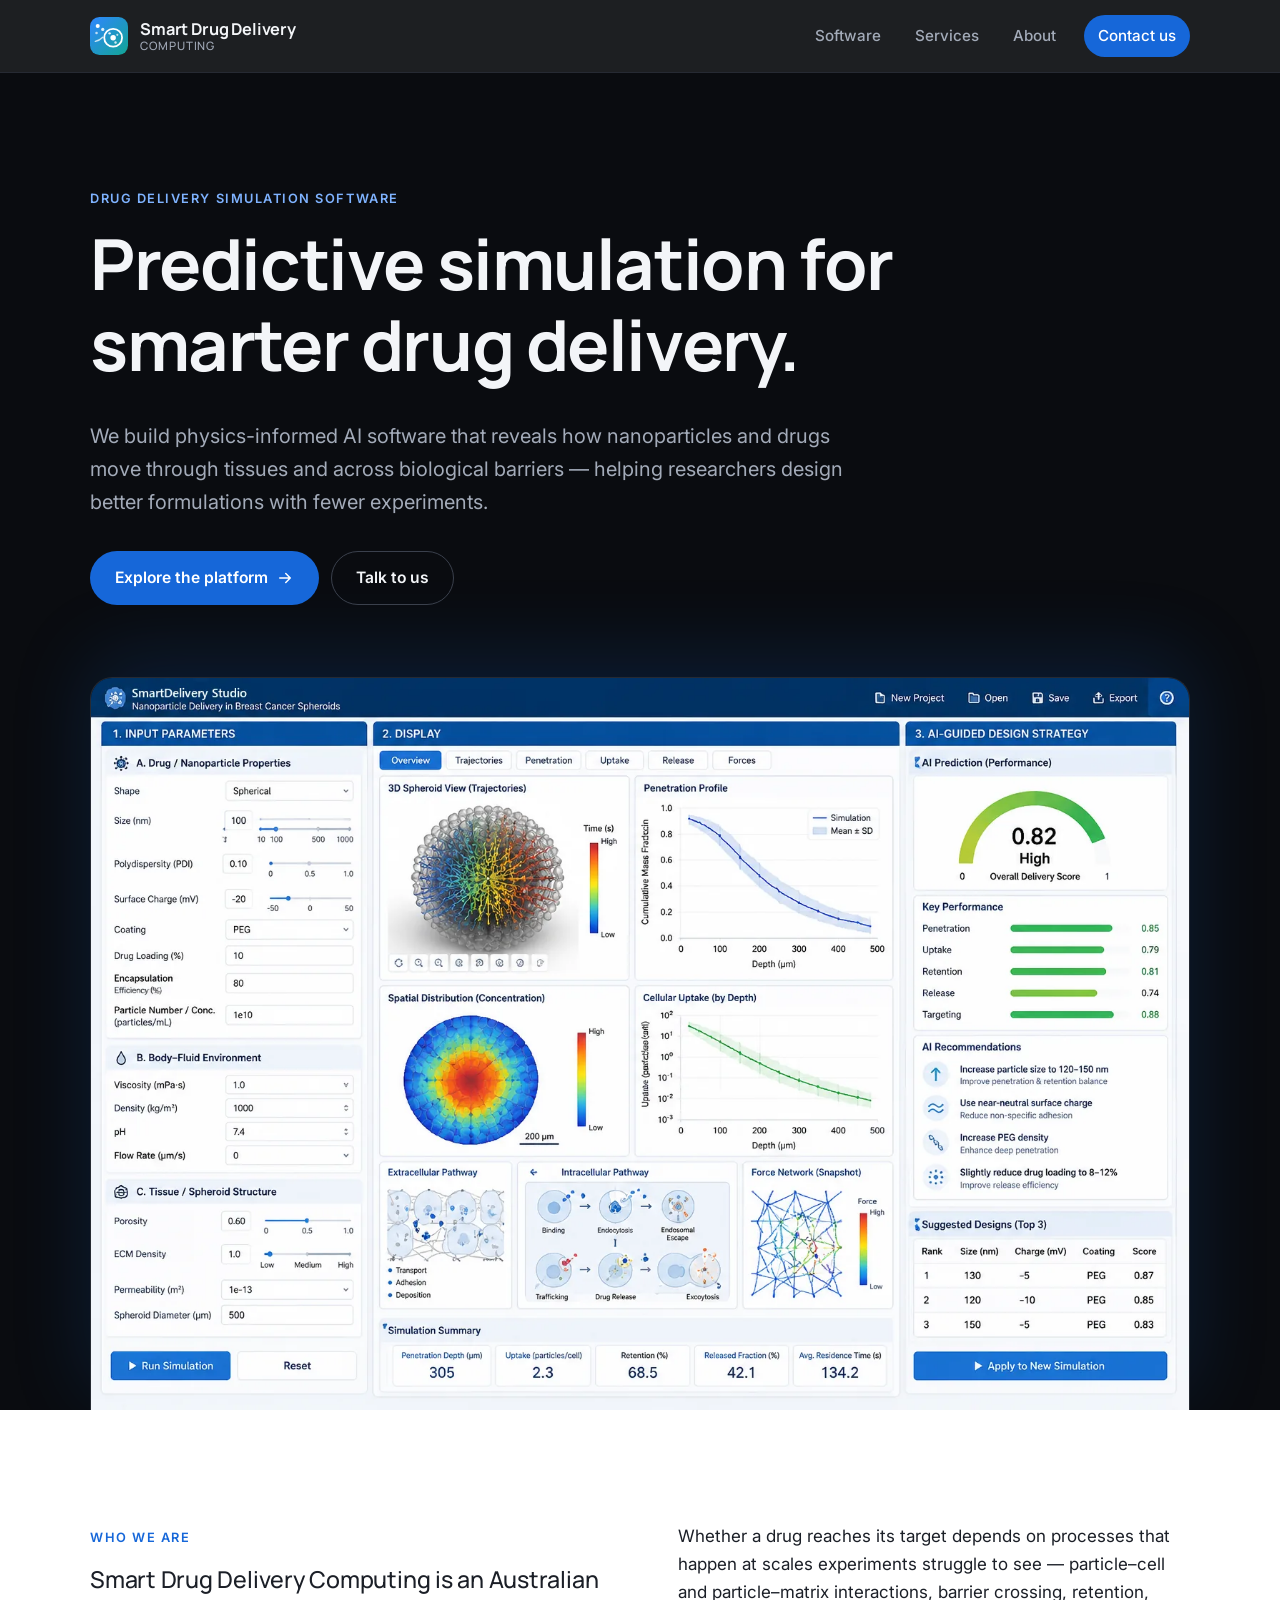
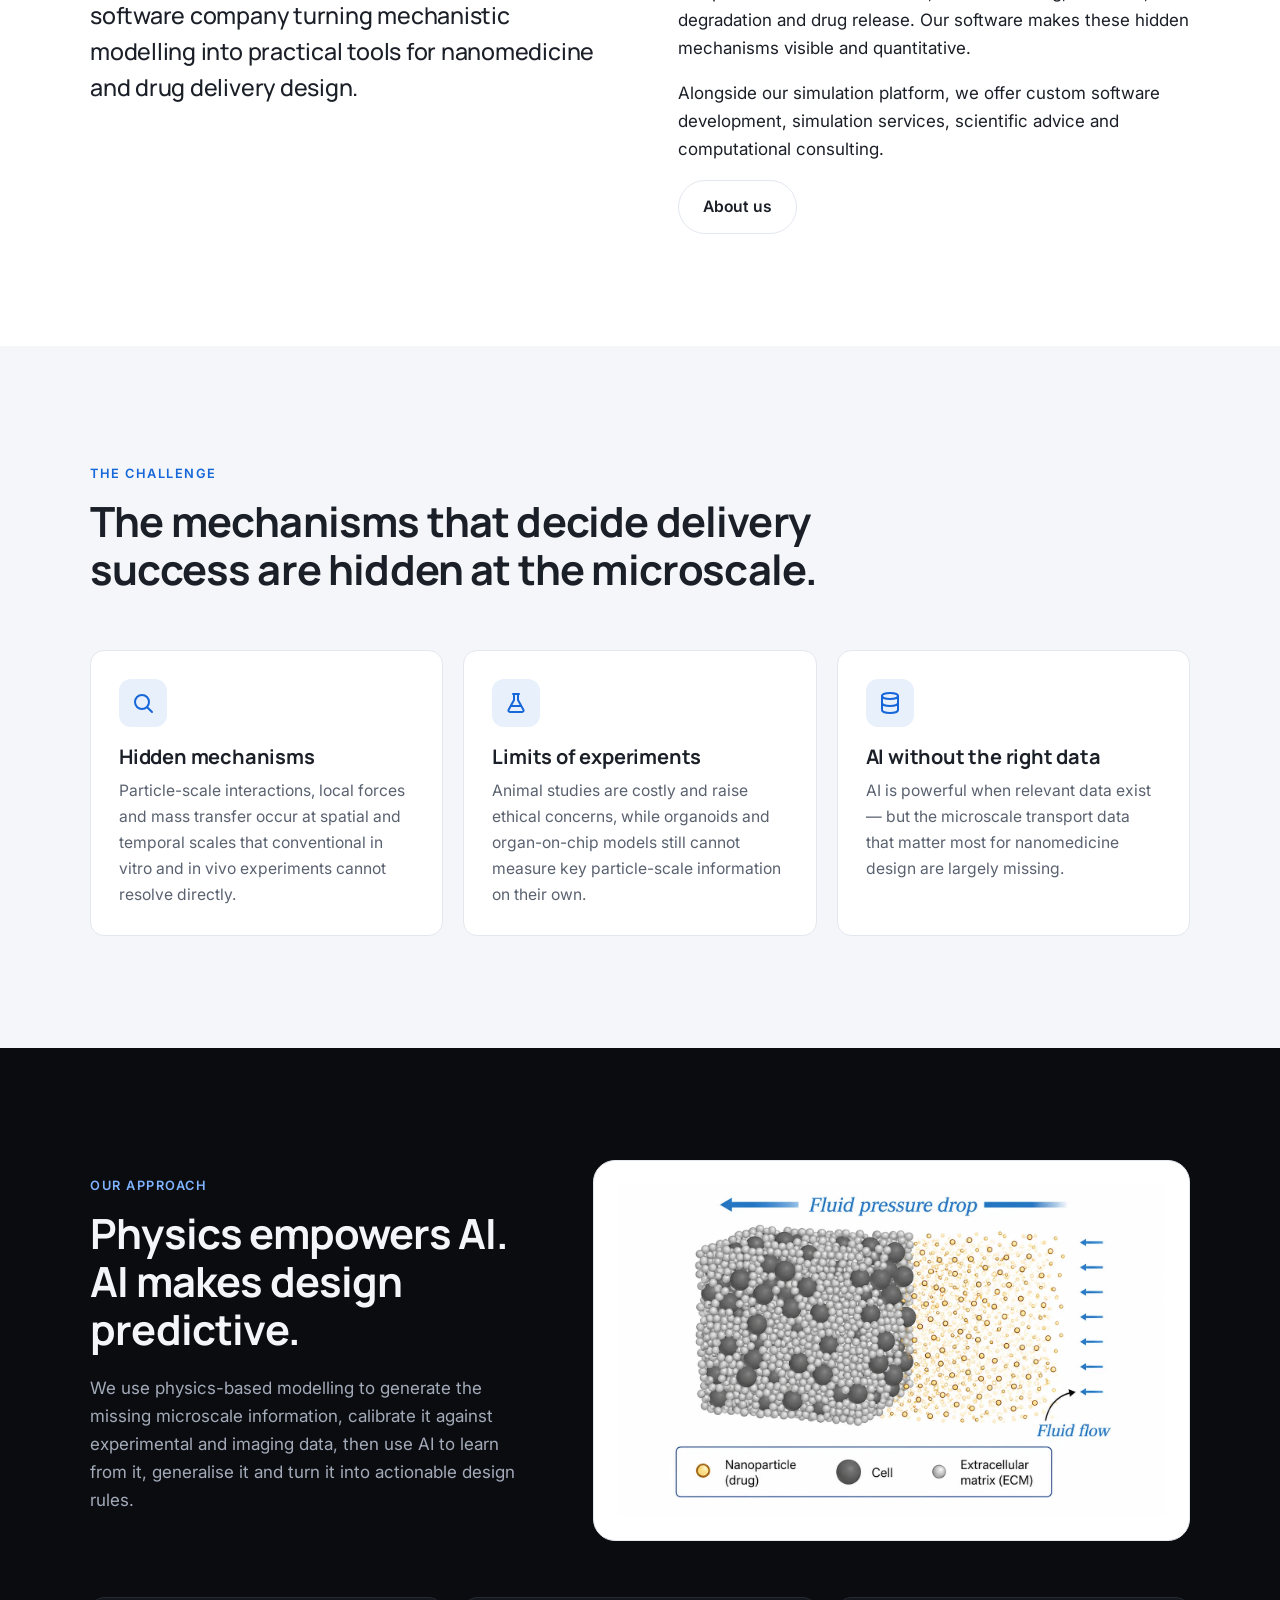
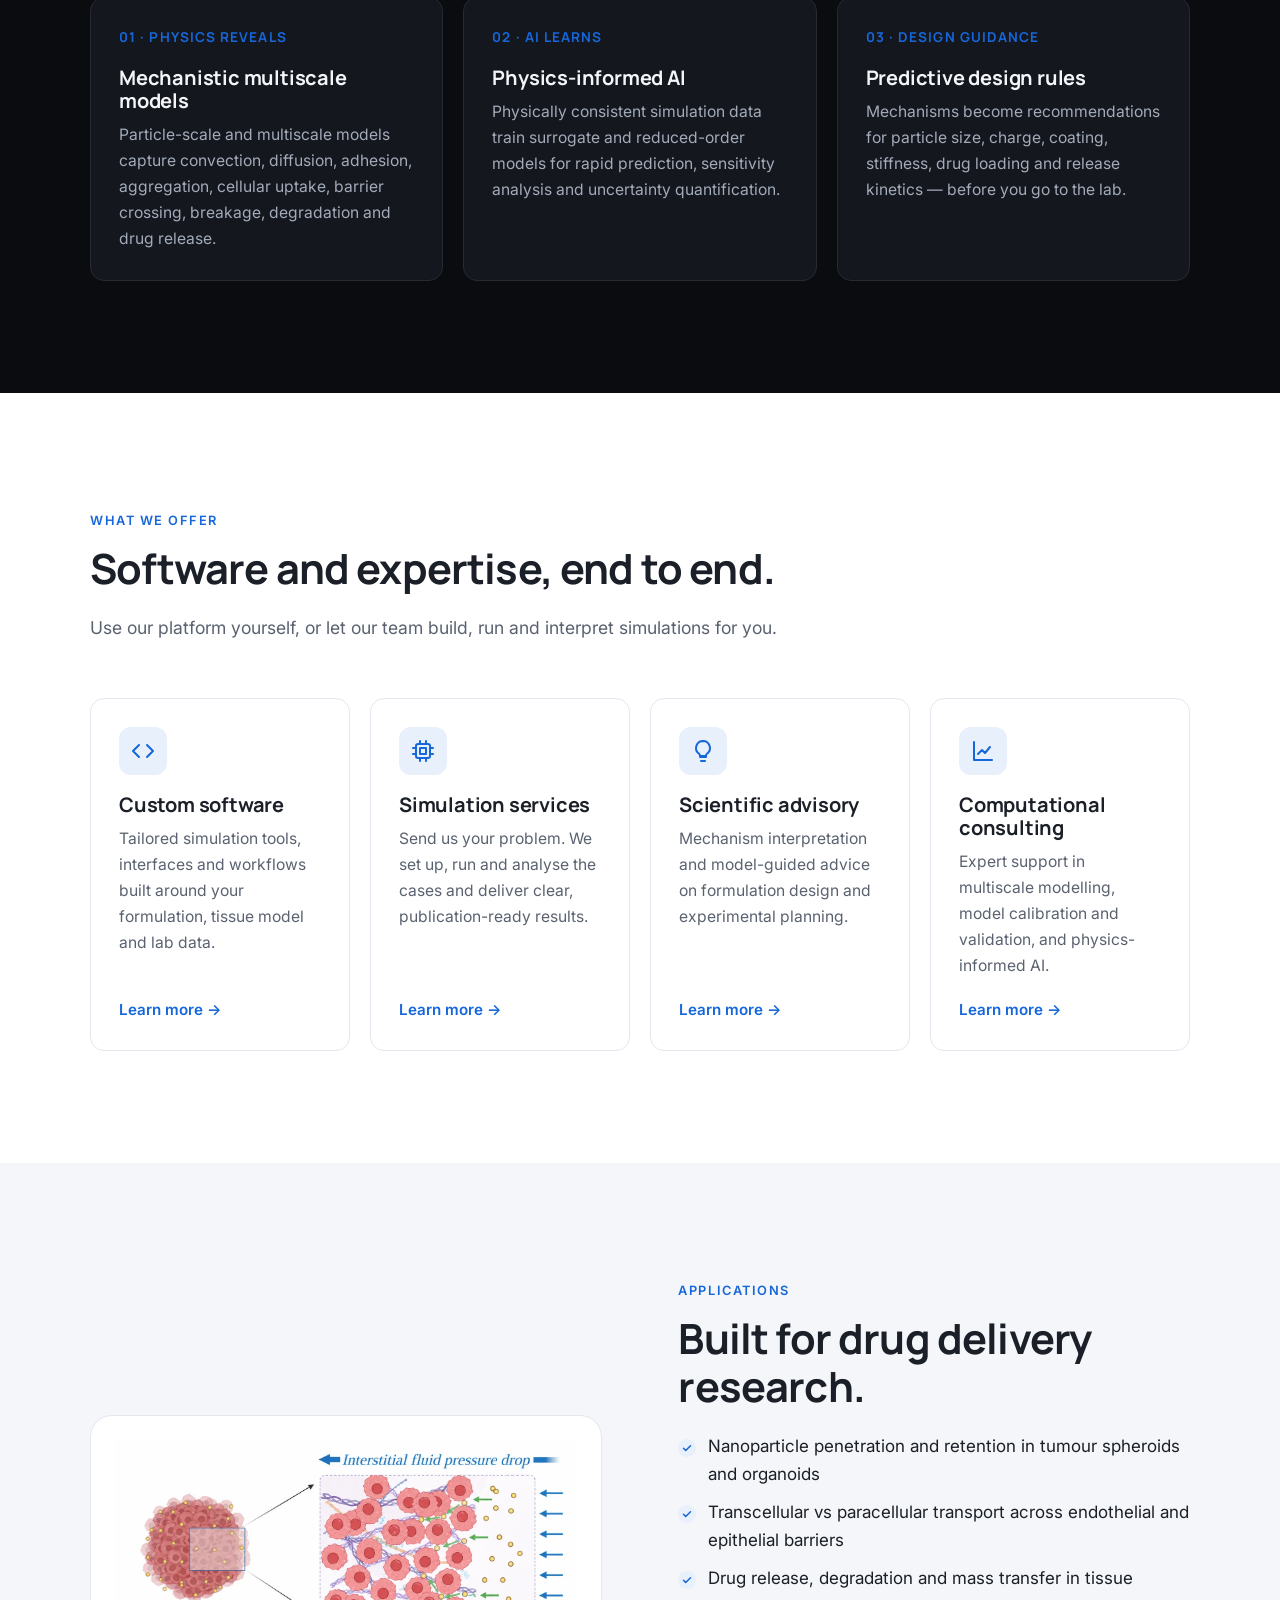
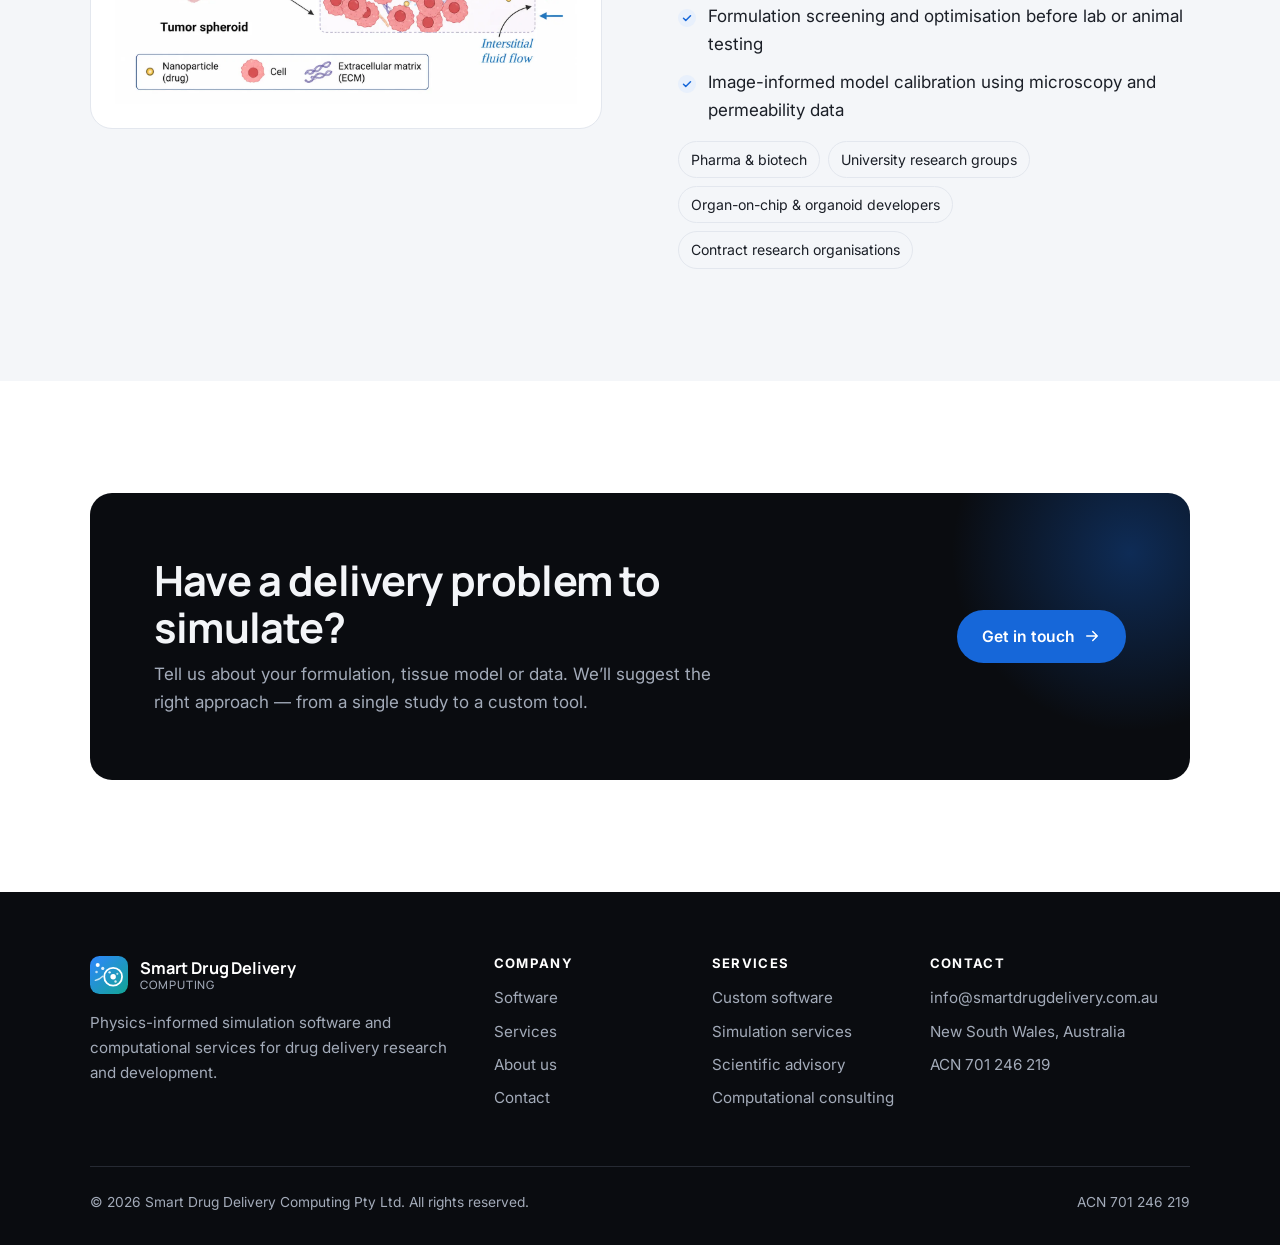
==== index.html @ d6d01904 "Initial website for Smart Drug Delivery Computing Co-Authored-By: Claude Opus 5.5 <noreply@anthropic" ====
<!doctype html>
<html lang="en-AU">
<head>
<meta charset="utf-8">
<meta name="viewport" content="width=device-width, initial-scale=1">
<title>Smart Drug Delivery Computing — Drug delivery simulation software</title>
<meta name="description" content="Physics-informed AI software and computational services that predict how nanoparticles and drugs move through tissues and across biological barriers.">
<meta name="theme-color" content="#0a0c10">
<link rel="icon" href="assets/img/logo.svg" type="image/svg+xml">
<meta property="og:type" content="website">
<meta property="og:site_name" content="Smart Drug Delivery Computing">
<meta property="og:title" content="Smart Drug Delivery Computing — Drug delivery simulation software">
<meta property="og:description" content="Physics-informed AI software and computational services that predict how nanoparticles and drugs move through tissues and across biological barriers.">
<meta property="og:image" content="https://smartdrugdelivery.com.au/assets/img/og-image.jpg">
<meta name="twitter:card" content="summary_large_image">
<link rel="preconnect" href="https://fonts.googleapis.com">
<link rel="preconnect" href="https://fonts.gstatic.com" crossorigin>
<link href="https://fonts.googleapis.com/css2?family=Inter:wght@400;500;600&family=Manrope:wght@500;600;700&display=swap" rel="stylesheet">
<link rel="stylesheet" href="assets/css/style.css">
<script>document.documentElement.classList.add('js');</script>
<script src="assets/js/main.js" defer></script>
<script type="application/ld+json">
{"@context":"https://schema.org","@type":"Organization","name":"Smart Drug Delivery Computing Pty Ltd","alternateName":"Smart Drug Delivery Computing","description":"Drug delivery simulation software, custom software development, simulation services and computational consulting.","email":"info@smartdrugdelivery.com.au","address":{"@type":"PostalAddress","addressRegion":"NSW","addressCountry":"AU"},"identifier":"ACN 701 246 219","foundingDate":"2026-08-10"}
</script>
</head>
<body>
<a class="skip-link" href="#main">Skip to content</a>
<header class="site-header">
  <nav class="container nav" aria-label="Main">
    <a class="brand" href="index.html">
      <img src="assets/img/logo.svg" alt="" width="38" height="38">
      <span class="brand-name">Smart Drug Delivery<small>Computing</small></span>
    </a>
    <button class="nav-toggle" type="button" aria-controls="nav-links" aria-expanded="false" aria-label="Open menu"><svg viewBox="0 0 24 24" fill="none" stroke="currentColor" stroke-width="2" stroke-linecap="round" stroke-linejoin="round" aria-hidden="true"><path d="M3 6h18M3 12h18M3 18h18"/></svg></button>
    <ul class="nav-links" id="nav-links">
      <li><a href="software.html">Software</a></li>
      <li><a href="services.html">Services</a></li>
      <li><a href="about.html">About</a></li>
      <li class="nav-cta"><a href="contact.html">Contact us</a></li>
    </ul>
  </nav>
</header>
<main id="main">

<section class="hero">
  <div class="container">
    <span class="eyebrow">Drug delivery simulation software</span>
    <h1>Predictive simulation for smarter drug delivery.</h1>
    <p class="hero-lead">We build physics-informed AI software that reveals how nanoparticles and drugs move through tissues and across biological barriers &mdash; helping researchers design better formulations with fewer experiments.</p>
    <div class="btn-row">
      <a class="btn btn-primary" href="software.html">Explore the platform <svg viewBox="0 0 24 24" fill="none" stroke="currentColor" stroke-width="2" stroke-linecap="round" stroke-linejoin="round" aria-hidden="true"><path d="M5 12h14M13 6l6 6-6 6"/></svg></a>
      <a class="btn btn-ghost" href="contact.html">Talk to us</a>
    </div>
    <div class="hero-media">
      <img src="assets/img/platform-gui.webp" width="1536" height="1024" alt="The SmartDelivery Studio interface: input parameters for nanoparticle, body fluid and tissue; 3D spheroid trajectories, penetration and uptake profiles; and AI-guided design recommendations.">
    </div>
  </div>
</section>

<section class="section">
  <div class="container split align-start">
    <div class="reveal">
      <span class="eyebrow">Who we are</span>
      <p class="lead">Smart Drug Delivery Computing is an Australian software company turning mechanistic modelling into practical tools for nanomedicine and drug delivery design.</p>
    </div>
    <div class="reveal">
      <p>Whether a drug reaches its target depends on processes that happen at scales experiments struggle to see &mdash; particle&ndash;cell and particle&ndash;matrix interactions, barrier crossing, retention, degradation and drug release. Our software makes these hidden mechanisms visible and quantitative.</p>
      <p>Alongside our simulation platform, we offer custom software development, simulation services, scientific advice and computational consulting.</p>
      <a class="btn btn-outline" href="about.html">About us</a>
    </div>
  </div>
</section>

<section class="section section-soft">
  <div class="container">
    <div class="section-head reveal">
      <span class="eyebrow">The challenge</span>
      <h2>The mechanisms that decide delivery success are hidden at the microscale.</h2>
    </div>
    <div class="grid grid-3">
      <div class="card reveal">
        <span class="icon"><svg viewBox="0 0 24 24" fill="none" stroke="currentColor" stroke-width="2" stroke-linecap="round" stroke-linejoin="round" aria-hidden="true"><circle cx="11" cy="11" r="7"/><path d="M21 21l-4.3-4.3"/></svg></span>
        <h3>Hidden mechanisms</h3>
        <p>Particle-scale interactions, local forces and mass transfer occur at spatial and temporal scales that conventional in vitro and in vivo experiments cannot resolve directly.</p>
      </div>
      <div class="card reveal">
        <span class="icon"><svg viewBox="0 0 24 24" fill="none" stroke="currentColor" stroke-width="2" stroke-linecap="round" stroke-linejoin="round" aria-hidden="true"><path d="M9 3h6M10 3v6L4.5 19a1.5 1.5 0 0 0 1.3 2h12.4a1.5 1.5 0 0 0 1.3-2L14 9V3"/><path d="M7 15h10"/></svg></span>
        <h3>Limits of experiments</h3>
        <p>Animal studies are costly and raise ethical concerns, while organoids and organ-on-chip models still cannot measure key particle-scale information on their own.</p>
      </div>
      <div class="card reveal">
        <span class="icon"><svg viewBox="0 0 24 24" fill="none" stroke="currentColor" stroke-width="2" stroke-linecap="round" stroke-linejoin="round" aria-hidden="true"><ellipse cx="12" cy="5" rx="8" ry="3"/><path d="M4 5v14c0 1.7 3.6 3 8 3s8-1.3 8-3V5"/><path d="M4 12c0 1.7 3.6 3 8 3s8-1.3 8-3"/></svg></span>
        <h3>AI without the right data</h3>
        <p>AI is powerful when relevant data exist &mdash; but the microscale transport data that matter most for nanomedicine design are largely missing.</p>
      </div>
    </div>
  </div>
</section>

<section class="section section-dark">
  <div class="container">
    <div class="split wide-media">
      <div class="reveal">
        <span class="eyebrow" style="color:#7fb3ff">Our approach</span>
        <h2>Physics empowers AI. AI makes design predictive.</h2>
        <p>We use physics-based modelling to generate the missing microscale information, calibrate it against experimental and imaging data, then use AI to learn from it, generalise it and turn it into actionable design rules.</p>
      </div>
      <figure class="media-frame pad reveal">
        <img src="assets/img/tissue-transport.webp" width="1400" height="846" alt="Simulated nanoparticles moving through a packed bed of cells and extracellular matrix, driven by an interstitial fluid pressure drop.">
      </figure>
    </div>
    <div class="flow" style="margin-top:clamp(36px,5vw,56px)">
      <div class="card reveal">
        <span class="num">01 &middot; Physics reveals</span>
        <h3>Mechanistic multiscale models</h3>
        <p>Particle-scale and multiscale models capture convection, diffusion, adhesion, aggregation, cellular uptake, barrier crossing, breakage, degradation and drug release.</p>
      </div>
      <div class="card reveal">
        <span class="num">02 &middot; AI learns</span>
        <h3>Physics-informed AI</h3>
        <p>Physically consistent simulation data train surrogate and reduced-order models for rapid prediction, sensitivity analysis and uncertainty quantification.</p>
      </div>
      <div class="card reveal">
        <span class="num">03 &middot; Design guidance</span>
        <h3>Predictive design rules</h3>
        <p>Mechanisms become recommendations for particle size, charge, coating, stiffness, drug loading and release kinetics &mdash; before you go to the lab.</p>
      </div>
    </div>
  </div>
</section>

<section class="section">
  <div class="container">
    <div class="section-head reveal">
      <span class="eyebrow">What we offer</span>
      <h2>Software and expertise, end to end.</h2>
      <p>Use our platform yourself, or let our team build, run and interpret simulations for you.</p>
    </div>
    <div class="grid grid-4">
      <a class="card reveal" href="services.html#custom-software">
        <span class="icon"><svg viewBox="0 0 24 24" fill="none" stroke="currentColor" stroke-width="2" stroke-linecap="round" stroke-linejoin="round" aria-hidden="true"><polyline points="16 18 22 12 16 6"/><polyline points="8 6 2 12 8 18"/></svg></span>
        <h3>Custom software</h3>
        <p>Tailored simulation tools, interfaces and workflows built around your formulation, tissue model and lab data.</p>
        <span class="card-link">Learn more &rarr;</span>
      </a>
      <a class="card reveal" href="services.html#simulation-services">
        <span class="icon"><svg viewBox="0 0 24 24" fill="none" stroke="currentColor" stroke-width="2" stroke-linecap="round" stroke-linejoin="round" aria-hidden="true"><rect x="5" y="5" width="14" height="14" rx="2"/><rect x="9" y="9" width="6" height="6"/><path d="M9 2v3M15 2v3M9 19v3M15 19v3M19 9h3M19 15h3M2 9h3M2 15h3"/></svg></span>
        <h3>Simulation services</h3>
        <p>Send us your problem. We set up, run and analyse the cases and deliver clear, publication-ready results.</p>
        <span class="card-link">Learn more &rarr;</span>
      </a>
      <a class="card reveal" href="services.html#advisory">
        <span class="icon"><svg viewBox="0 0 24 24" fill="none" stroke="currentColor" stroke-width="2" stroke-linecap="round" stroke-linejoin="round" aria-hidden="true"><path d="M9 18h6M10 22h4"/><path d="M12 2a7 7 0 0 0-4 12.7c.6.5 1 1.2 1 2V17h6v-.3c0-.8.4-1.5 1-2A7 7 0 0 0 12 2z"/></svg></span>
        <h3>Scientific advisory</h3>
        <p>Mechanism interpretation and model-guided advice on formulation design and experimental planning.</p>
        <span class="card-link">Learn more &rarr;</span>
      </a>
      <a class="card reveal" href="services.html#consulting">
        <span class="icon"><svg viewBox="0 0 24 24" fill="none" stroke="currentColor" stroke-width="2" stroke-linecap="round" stroke-linejoin="round" aria-hidden="true"><path d="M3 3v18h18"/><path d="M7 15l4-4 3 3 5-6"/></svg></span>
        <h3>Computational consulting</h3>
        <p>Expert support in multiscale modelling, model calibration and validation, and physics-informed AI.</p>
        <span class="card-link">Learn more &rarr;</span>
      </a>
    </div>
  </div>
</section>

<section class="section section-soft">
  <div class="container split reverse">
    <div class="reveal">
      <span class="eyebrow">Applications</span>
      <h2>Built for drug delivery research.</h2>
      <ul class="checklist">
        <li>Nanoparticle penetration and retention in tumour spheroids and organoids</li>
        <li>Transcellular vs paracellular transport across endothelial and epithelial barriers</li>
        <li>Drug release, degradation and mass transfer in tissue</li>
        <li>Formulation screening and optimisation before lab or animal testing</li>
        <li>Image-informed model calibration using microscopy and permeability data</li>
      </ul>
      <ul class="tags" aria-label="Who we work with">
        <li>Pharma &amp; biotech</li><li>University research groups</li><li>Organ-on-chip &amp; organoid developers</li><li>Contract research organisations</li>
      </ul>
    </div>
    <figure class="media-frame pad reveal">
      <img src="assets/img/tumour-spheroid.webp" width="1400" height="800" alt="A tumour spheroid with a magnified region showing nanoparticles, cells and extracellular matrix under interstitial fluid flow.">
    </figure>
  </div>
</section>

<section class="section section-cta">
  <div class="container">
    <div class="cta-band reveal">
      <div>
        <h2>Have a delivery problem to simulate?</h2>
        <p>Tell us about your formulation, tissue model or data. We&rsquo;ll suggest the right approach &mdash; from a single study to a custom tool.</p>
      </div>
      <a class="btn btn-primary" href="contact.html">Get in touch <svg viewBox="0 0 24 24" fill="none" stroke="currentColor" stroke-width="2" stroke-linecap="round" stroke-linejoin="round" aria-hidden="true"><path d="M5 12h14M13 6l6 6-6 6"/></svg></a>
    </div>
  </div>
</section>
</main>
<footer class="site-footer">
  <div class="container">
    <div class="footer-grid">
      <div class="footer-brand">
        <a class="brand" href="index.html">
          <img src="assets/img/logo.svg" alt="" width="38" height="38">
          <span class="brand-name">Smart Drug Delivery<small>Computing</small></span>
        </a>
        <p>Physics-informed simulation software and computational services for drug delivery research and development.</p>
      </div>
      <div>
        <h4>Company</h4>
        <ul>
          <li><a href="software.html">Software</a></li>
          <li><a href="services.html">Services</a></li>
          <li><a href="about.html">About us</a></li>
          <li><a href="contact.html">Contact</a></li>
        </ul>
      </div>
      <div>
        <h4>Services</h4>
        <ul>
          <li><a href="services.html#custom-software">Custom software</a></li>
          <li><a href="services.html#simulation-services">Simulation services</a></li>
          <li><a href="services.html#advisory">Scientific advisory</a></li>
          <li><a href="services.html#consulting">Computational consulting</a></li>
        </ul>
      </div>
      <div>
        <h4>Contact</h4>
        <ul>
          <li><a href="mailto:info@smartdrugdelivery.com.au">info@smartdrugdelivery.com.au</a></li>
          <li>New South Wales, Australia</li>
          <li>ACN 701 246 219</li>
        </ul>
      </div>
    </div>
    <div class="footer-bottom">
      <span>&copy; <span id="year">2026</span> Smart Drug Delivery Computing Pty Ltd. All rights reserved.</span>
      <span>ACN 701 246 219</span>
    </div>
  </div>
</footer>
</body>
</html>
---- assets/css/style.css ----
/* ============================================================
   Smart Drug Delivery Computing — site stylesheet
   ============================================================ */

:root {
  --ink: #0a0c10;          /* hero / header / footer background */
  --ink-2: #14171e;        /* raised surfaces on dark */
  --line-dark: #262a33;
  --text: #1b1f27;
  --text-muted: #5a6270;
  --text-on-dark: #f3f5f8;
  --text-on-dark-muted: #a3abb9;
  --bg: #ffffff;
  --bg-soft: #f4f6f9;
  --line: #e3e7ee;
  --accent: #1667d9;
  --accent-hover: #0f55b8;
  --accent-soft: #e8f0fc;
  --teal: #12a594;
  --radius: 14px;
  --radius-lg: 22px;
  --max: 1180px;
  --gutter: clamp(16px, 4vw, 40px);
  --font-head: "Manrope", system-ui, -apple-system, "Segoe UI", sans-serif;
  --font-body: "Inter", system-ui, -apple-system, "Segoe UI", sans-serif;
}

*,
*::before,
*::after { box-sizing: border-box; }

html { scroll-behavior: smooth; -webkit-text-size-adjust: 100%; }

body {
  margin: 0;
  font-family: var(--font-body);
  font-size: 17px;
  line-height: 1.65;
  color: var(--text);
  background: var(--bg);
  -webkit-font-smoothing: antialiased;
}

img { max-width: 100%; height: auto; display: block; }

a { color: var(--accent); text-decoration: none; }
a:hover { text-decoration: underline; }

h1, h2, h3, h4 {
  font-family: var(--font-head);
  line-height: 1.15;
  letter-spacing: -0.02em;
  margin: 0 0 0.5em;
  color: inherit;
}
h1 { font-size: clamp(2.3rem, 5.6vw, 4.4rem); font-weight: 700; }
h2 { font-size: clamp(1.75rem, 3.4vw, 2.6rem); font-weight: 700; }
h3 { font-size: 1.25rem; font-weight: 700; letter-spacing: -0.01em; }
p { margin: 0 0 1em; }

.container { width: 100%; max-width: var(--max); margin: 0 auto; padding: 0 var(--gutter); }

.skip-link {
  position: absolute; left: -999px; top: 8px; z-index: 100;
  background: #fff; color: var(--ink); padding: 8px 14px; border-radius: 8px;
}
.skip-link:focus { left: 8px; }

/* ---------- Header ---------- */
.site-header {
  position: sticky; top: 0; z-index: 50;
  background: rgba(10, 12, 16, 0.92);
  backdrop-filter: saturate(160%) blur(10px);
  -webkit-backdrop-filter: saturate(160%) blur(10px);
  border-bottom: 1px solid var(--line-dark);
}
.nav { display: flex; align-items: center; justify-content: space-between; height: 72px; gap: 24px; }

.brand { display: flex; align-items: center; gap: 12px; color: var(--text-on-dark); }
.brand:hover { text-decoration: none; }
.brand img { width: 38px; height: 38px; }
.brand-name { font-family: var(--font-head); font-weight: 700; font-size: 1.02rem; line-height: 1.15; letter-spacing: -0.01em; }
.brand-name small { display: block; font-weight: 500; font-size: 0.72rem; letter-spacing: 0.08em; color: var(--text-on-dark-muted); text-transform: uppercase; }

.nav-links { display: flex; align-items: center; gap: 6px; list-style: none; margin: 0; padding: 0; }
.nav-links a {
  display: block; padding: 8px 14px; border-radius: 999px;
  color: var(--text-on-dark-muted); font-size: 0.95rem; font-weight: 500;
}
.nav-links a:hover { color: #fff; text-decoration: none; background: var(--ink-2); }
.nav-links a[aria-current="page"] { color: #fff; }
.nav-links .nav-cta a { background: var(--accent); color: #fff; margin-left: 8px; }
.nav-links .nav-cta a:hover { background: var(--accent-hover); }

.nav-toggle {
  display: none; background: none; border: 1px solid var(--line-dark); border-radius: 10px;
  width: 44px; height: 44px; color: #fff; cursor: pointer; padding: 0;
  align-items: center; justify-content: center;
}
.nav-toggle svg { width: 22px; height: 22px; }

@media (max-width: 860px) {
  .nav-toggle { display: inline-flex; }
  .nav-links {
    display: none; position: absolute; top: 72px; left: 0; right: 0;
    flex-direction: column; align-items: stretch; gap: 0;
    background: var(--ink); border-bottom: 1px solid var(--line-dark);
    padding: 8px var(--gutter) 20px;
  }
  .nav-links.open { display: flex; }
  .nav-links a { padding: 14px 4px; border-radius: 0; border-bottom: 1px solid var(--line-dark); font-size: 1.05rem; }
  .nav-links a:hover { background: none; }
  .nav-links .nav-cta a { margin: 16px 0 0; text-align: center; border-radius: 999px; border: 0; }
}

/* ---------- Buttons ---------- */
.btn {
  display: inline-flex; align-items: center; gap: 8px;
  padding: 13px 24px; border-radius: 999px;
  font-family: var(--font-body); font-weight: 600; font-size: 0.98rem;
  border: 1px solid transparent; cursor: pointer; transition: background .15s, border-color .15s, color .15s;
}
.btn:hover { text-decoration: none; }
.btn-primary { background: var(--accent); color: #fff; }
.btn-primary:hover { background: var(--accent-hover); }
.btn-ghost { border-color: #3a404c; color: var(--text-on-dark); }
.btn-ghost:hover { border-color: #fff; }
.btn-outline { border-color: var(--line); color: var(--text); background: #fff; }
.btn-outline:hover { border-color: var(--text); }
.btn svg { width: 18px; height: 18px; }
.btn-row { display: flex; flex-wrap: wrap; gap: 12px; }

/* ---------- Hero (dark) ---------- */
.hero { background: var(--ink); color: var(--text-on-dark); padding: clamp(56px, 9vw, 110px) 0 0; overflow: hidden; }
.hero .eyebrow { color: #7fb3ff; }
.hero h1 { max-width: 19ch; }
.hero-lead { font-size: clamp(1.05rem, 1.6vw, 1.25rem); color: var(--text-on-dark-muted); max-width: 60ch; margin-bottom: 32px; }
.hero-media {
  margin-top: clamp(40px, 6vw, 72px);
  border-radius: var(--radius-lg) var(--radius-lg) 0 0;
  overflow: hidden; border: 1px solid var(--line-dark); border-bottom: 0;
  box-shadow: 0 -20px 80px rgba(22, 103, 217, 0.18);
}
.hero-media img { width: 100%; }

.page-hero { background: var(--ink); color: var(--text-on-dark); padding: clamp(56px, 8vw, 96px) 0 clamp(48px, 7vw, 80px); }
.page-hero h1 { font-size: clamp(2.1rem, 4.6vw, 3.6rem); max-width: 20ch; }
.page-hero p { color: var(--text-on-dark-muted); font-size: clamp(1.05rem, 1.5vw, 1.2rem); max-width: 62ch; margin: 0; }

.eyebrow {
  display: inline-block; font-size: 0.8rem; font-weight: 600; letter-spacing: 0.12em;
  text-transform: uppercase; color: var(--accent); margin-bottom: 14px;
}

/* ---------- Sections ---------- */
.section { padding: clamp(64px, 9vw, 112px) 0; }
.section-soft { background: var(--bg-soft); }
.section-dark { background: var(--ink); color: var(--text-on-dark); }
.section-dark p { color: var(--text-on-dark-muted); }
.section-head { max-width: 760px; margin-bottom: clamp(36px, 5vw, 56px); }
.section-head p { color: var(--text-muted); font-size: 1.1rem; margin: 0; }
.section-dark .section-head p { color: var(--text-on-dark-muted); }
.center { text-align: center; margin-left: auto; margin-right: auto; }

.lead { font-size: clamp(1.15rem, 2vw, 1.45rem); line-height: 1.55; color: var(--text); max-width: 46ch; font-family: var(--font-head); font-weight: 500; letter-spacing: -0.01em; }

/* ---------- Grids & cards ---------- */
.grid { display: grid; gap: 20px; }
.grid-2 { grid-template-columns: repeat(2, minmax(0, 1fr)); }
.grid-3 { grid-template-columns: repeat(3, minmax(0, 1fr)); }
.grid-4 { grid-template-columns: repeat(4, minmax(0, 1fr)); }
@media (max-width: 980px) { .grid-4 { grid-template-columns: repeat(2, minmax(0, 1fr)); } .grid-3 { grid-template-columns: repeat(2, minmax(0, 1fr)); } }
@media (max-width: 640px) { .grid-2, .grid-3, .grid-4 { grid-template-columns: 1fr; } }

.card {
  background: #fff; border: 1px solid var(--line); border-radius: var(--radius);
  padding: 28px; display: flex; flex-direction: column;
}
.card p { color: var(--text-muted); margin: 0; font-size: 0.98rem; }
.card h3 { margin-top: 18px; }
.card .card-link { margin-top: auto; padding-top: 18px; font-weight: 600; font-size: 0.95rem; }
a.card { color: inherit; transition: border-color .15s, transform .15s, box-shadow .15s; }
a.card:hover { text-decoration: none; border-color: #b9c6da; transform: translateY(-2px); box-shadow: 0 10px 30px rgba(16, 24, 40, 0.06); }

.section-dark .card { background: var(--ink-2); border-color: var(--line-dark); }
.section-dark .card p { color: var(--text-on-dark-muted); }

.icon {
  width: 48px; height: 48px; border-radius: 12px;
  display: inline-flex; align-items: center; justify-content: center;
  background: var(--accent-soft); color: var(--accent);
}
.icon svg { width: 24px; height: 24px; }
.section-dark .icon { background: rgba(22, 103, 217, 0.18); color: #7fb3ff; }

.num {
  font-family: var(--font-head); font-weight: 700; font-size: 0.85rem; letter-spacing: 0.08em;
  color: var(--accent); text-transform: uppercase;
}

/* ---------- Split (text + media) ---------- */
.split { display: grid; grid-template-columns: 1fr 1fr; gap: clamp(32px, 6vw, 80px); align-items: center; }
.split.wide-media { grid-template-columns: 5fr 7fr; }
.split.reverse > :first-child { order: 2; }
@media (max-width: 900px) {
  .split, .split.wide-media { grid-template-columns: 1fr; }
  .split.reverse > :first-child { order: 0; }
}
.media-frame { border-radius: var(--radius-lg); overflow: hidden; border: 1px solid var(--line); background: #fff; }
.media-frame.pad { padding: clamp(12px, 2vw, 24px); }
figure { margin: 0; }
figcaption { font-size: 0.88rem; color: var(--text-muted); margin-top: 12px; }

/* ---------- Lists ---------- */
.checklist { list-style: none; padding: 0; margin: 0 0 1em; }
.checklist li { position: relative; padding-left: 30px; margin-bottom: 10px; }
.checklist li::before {
  content: ""; position: absolute; left: 0; top: 0.42em; width: 18px; height: 18px; border-radius: 50%;
  background: var(--accent-soft) url("data:image/svg+xml,%3Csvg xmlns='http://www.w3.org/2000/svg' viewBox='0 0 24 24' fill='none' stroke='%231667d9' stroke-width='3' stroke-linecap='round' stroke-linejoin='round'%3E%3Cpath d='M5 12.5l4.5 4.5L19 7.5'/%3E%3C/svg%3E") center / 12px no-repeat;
}
.section-dark .checklist li::before { background-color: rgba(22, 103, 217, 0.22); }

.tags { display: flex; flex-wrap: wrap; gap: 8px; list-style: none; padding: 0; margin: 0; }
.tags li { font-size: 0.88rem; padding: 6px 12px; border-radius: 999px; background: var(--bg-soft); border: 1px solid var(--line); color: var(--text); }

/* ---------- Approach flow ---------- */
.flow { display: grid; grid-template-columns: repeat(3, minmax(0, 1fr)); gap: 20px; counter-reset: step; }
.flow .card { position: relative; }
@media (max-width: 860px) { .flow { grid-template-columns: 1fr; } }

/* ---------- Steps (process) ---------- */
.steps { list-style: none; margin: 0; padding: 0; display: grid; grid-template-columns: repeat(4, minmax(0, 1fr)); gap: 20px; }
.steps li { border-top: 2px solid var(--accent); padding-top: 18px; }
.steps h3 { margin-top: 6px; font-size: 1.1rem; }
.steps p { color: var(--text-muted); font-size: 0.96rem; margin: 0; }
@media (max-width: 900px) { .steps { grid-template-columns: repeat(2, minmax(0, 1fr)); } }
@media (max-width: 560px) { .steps { grid-template-columns: 1fr; } }

/* ---------- Service blocks ---------- */
.service { display: grid; grid-template-columns: 64px 1fr; gap: 24px; padding: 40px 0; border-top: 1px solid var(--line); }
.service:first-child { border-top: 0; padding-top: 0; }
.service h2 { font-size: clamp(1.4rem, 2.4vw, 1.8rem); }
.service p { color: var(--text-muted); max-width: 70ch; }
.service .cols { display: grid; grid-template-columns: 1fr 1fr; gap: 8px 40px; margin-top: 8px; }
.service .cols h4 { font-size: 0.82rem; letter-spacing: 0.1em; text-transform: uppercase; color: var(--text-muted); margin: 8px 0 10px; font-family: var(--font-body); font-weight: 600; }
.service .icon { width: 56px; height: 56px; }
@media (max-width: 720px) {
  .service { grid-template-columns: 1fr; gap: 12px; }
  .service .cols { grid-template-columns: 1fr; }
}

/* ---------- Stats strip ---------- */
.facts { display: grid; grid-template-columns: repeat(4, minmax(0, 1fr)); gap: 0; border: 1px solid var(--line); border-radius: var(--radius); overflow: hidden; background: #fff; }
.facts div { padding: 22px 24px; border-left: 1px solid var(--line); }
.facts div:first-child { border-left: 0; }
.facts dt { font-size: 0.8rem; letter-spacing: 0.08em; text-transform: uppercase; color: var(--text-muted); margin-bottom: 4px; }
.facts dd { margin: 0; font-family: var(--font-head); font-weight: 700; font-size: 1.05rem; }
@media (max-width: 820px) {
  .facts { grid-template-columns: 1fr 1fr; }
  .facts div:nth-child(3) { border-left: 0; }
  .facts div:nth-child(n+3) { border-top: 1px solid var(--line); }
}
@media (max-width: 480px) {
  .facts { grid-template-columns: 1fr; }
  .facts div { border-left: 0; }
  .facts div + div { border-top: 1px solid var(--line); }
}

/* ---------- CTA band ---------- */
.cta-band { background: var(--ink); color: var(--text-on-dark); border-radius: var(--radius-lg); padding: clamp(36px, 6vw, 64px); display: flex; align-items: center; justify-content: space-between; gap: 32px; flex-wrap: wrap; position: relative; overflow: hidden; }
.cta-band::after { content: ""; position: absolute; right: -120px; top: -120px; width: 360px; height: 360px; border-radius: 50%; background: radial-gradient(circle, rgba(22,103,217,.35), transparent 70%); pointer-events: none; }
.cta-band h2 { margin: 0 0 8px; max-width: 22ch; }
.cta-band p { color: var(--text-on-dark-muted); margin: 0; max-width: 52ch; }
.cta-band > * { position: relative; z-index: 1; }

/* ---------- Contact ---------- */
.contact-grid { display: grid; grid-template-columns: 5fr 7fr; gap: clamp(32px, 6vw, 72px); align-items: start; }
@media (max-width: 900px) { .contact-grid { grid-template-columns: 1fr; } }
.contact-item { display: flex; gap: 16px; padding: 20px 0; border-bottom: 1px solid var(--line); }
.contact-item:first-of-type { padding-top: 0; }
.contact-item h3 { font-size: 1rem; margin: 0 0 2px; }
.contact-item p { margin: 0; color: var(--text-muted); }

.form { background: #fff; border: 1px solid var(--line); border-radius: var(--radius-lg); padding: clamp(22px, 4vw, 40px); }
.form-row { display: grid; grid-template-columns: 1fr 1fr; gap: 16px; }
@media (max-width: 560px) { .form-row { grid-template-columns: 1fr; } }
.field { margin-bottom: 18px; }
.field label { display: block; font-weight: 600; font-size: 0.92rem; margin-bottom: 6px; }
.field input, .field select, .field textarea {
  width: 100%; font: inherit; font-size: 1rem; color: var(--text);
  padding: 12px 14px; border: 1px solid #cfd6e1; border-radius: 10px; background: #fff;
}
.field textarea { min-height: 150px; resize: vertical; }
.field input:focus, .field select:focus, .field textarea:focus { outline: 2px solid var(--accent); outline-offset: 1px; border-color: var(--accent); }
.form-note { font-size: 0.86rem; color: var(--text-muted); margin: 14px 0 0; }

/* ---------- Footer ---------- */
.site-footer { background: var(--ink); color: var(--text-on-dark-muted); padding: 64px 0 32px; font-size: 0.95rem; }
.footer-grid { display: grid; grid-template-columns: 2fr 1fr 1fr 1.4fr; gap: 32px; }
@media (max-width: 860px) { .footer-grid { grid-template-columns: 1fr 1fr; } }
@media (max-width: 520px) { .footer-grid { grid-template-columns: 1fr; } }
.site-footer h4 { color: #fff; font-family: var(--font-body); font-size: 0.82rem; letter-spacing: 0.1em; text-transform: uppercase; margin-bottom: 14px; }
.site-footer ul { list-style: none; margin: 0; padding: 0; }
.site-footer li { margin-bottom: 8px; }
.site-footer a { color: var(--text-on-dark-muted); }
.site-footer a:hover { color: #fff; }
.footer-brand p { max-width: 38ch; margin-top: 16px; }
.footer-bottom { border-top: 1px solid var(--line-dark); margin-top: 48px; padding-top: 24px; display: flex; justify-content: space-between; gap: 16px; flex-wrap: wrap; font-size: 0.86rem; }

/* ---------- Utilities ---------- */
.mt-0 { margin-top: 0; }
.mb-0 { margin-bottom: 0; }
.muted { color: var(--text-muted); }
.note {
  background: var(--accent-soft); border: 1px solid #c9dcf8; color: #18406f;
  border-radius: var(--radius); padding: 18px 22px; font-size: 0.96rem;
}

.js .reveal { opacity: 0; transform: translateY(14px); transition: opacity .6s ease, transform .6s ease; }
.js .reveal.in { opacity: 1; transform: none; }
@media (prefers-reduced-motion: reduce) {
  html { scroll-behavior: auto; }
  .js .reveal { opacity: 1; transform: none; transition: none; }
}

/* ---------- Refinements ---------- */
.page-hero .eyebrow { color: #7fb3ff; }
.card .card-link { color: var(--accent); }
.card h3.mt-0 { margin-top: 0; }
.card .checklist { font-size: 0.98rem; }
.site-footer .brand { color: #fff; }
.split.align-start { align-items: start; }
.section:not(.section-soft):not(.section-dark) + .section-cta { padding-top: 0; }
.icon { flex-shrink: 0; }
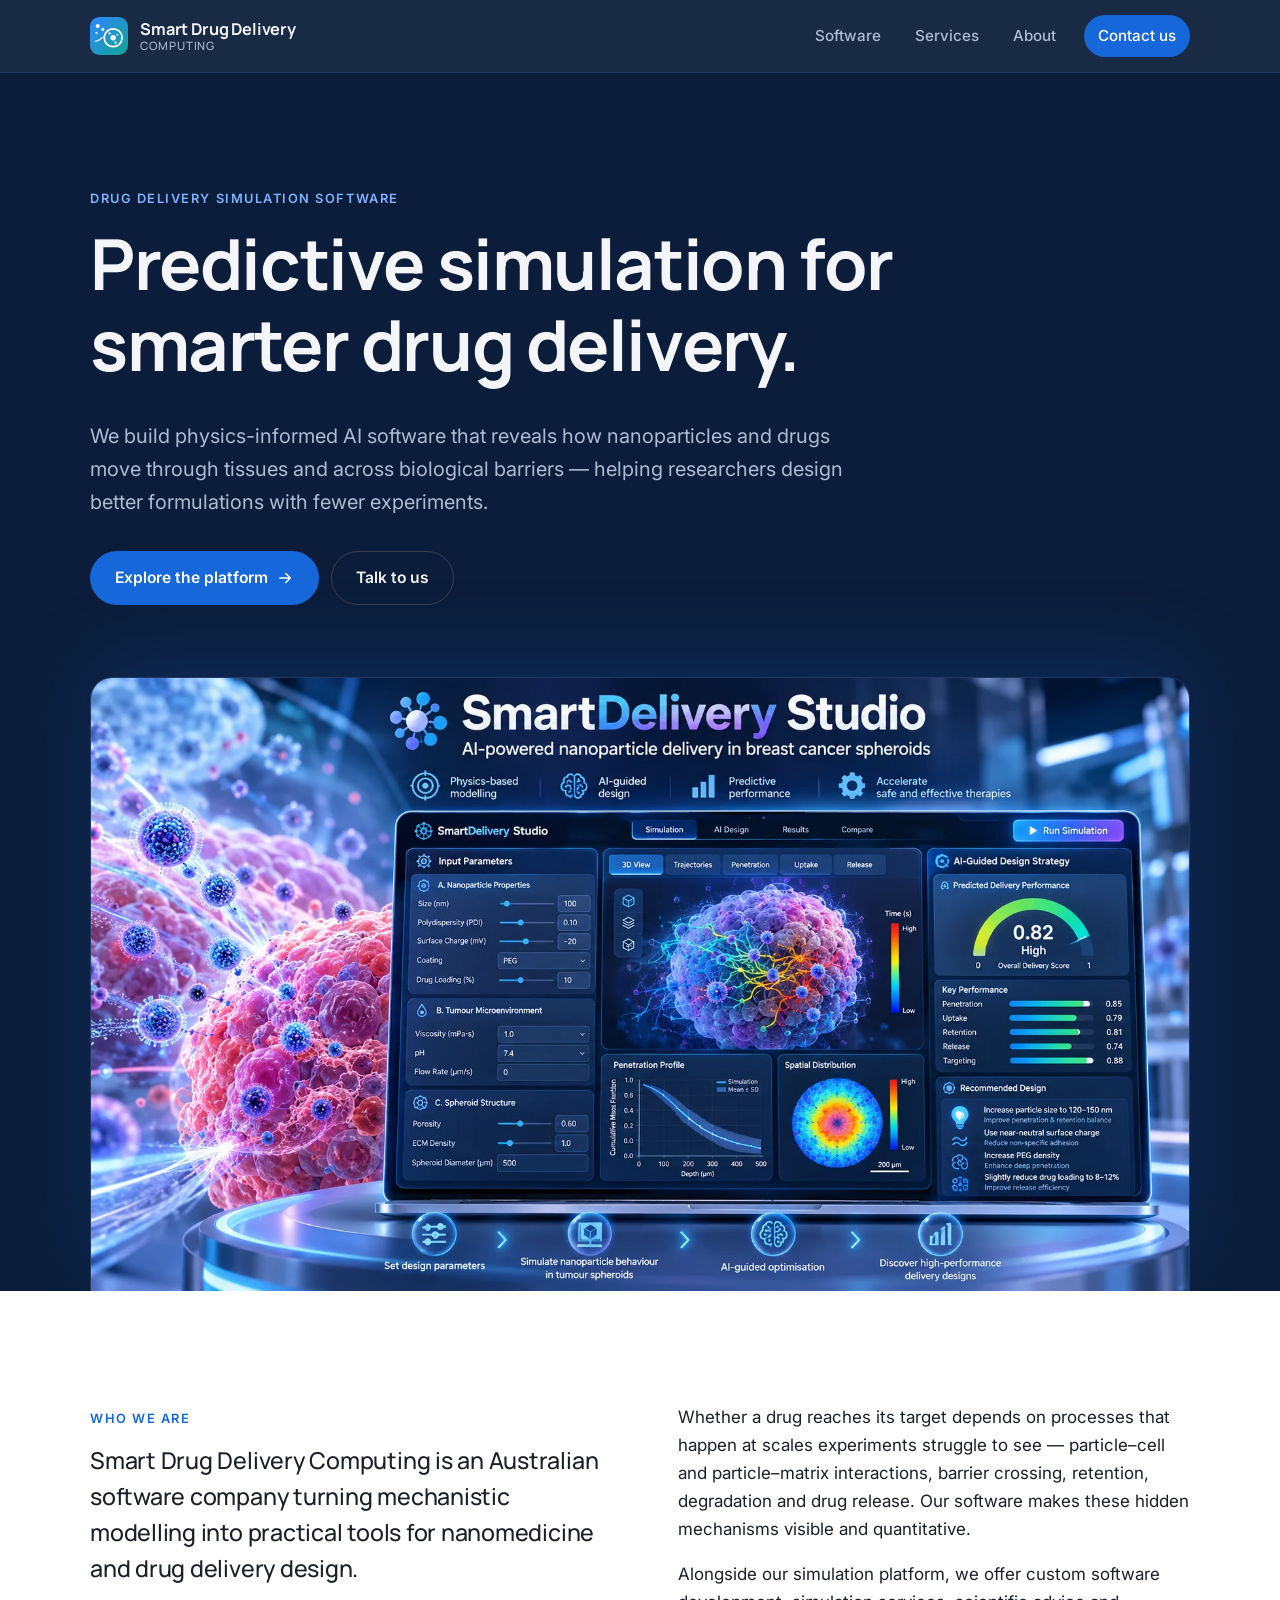
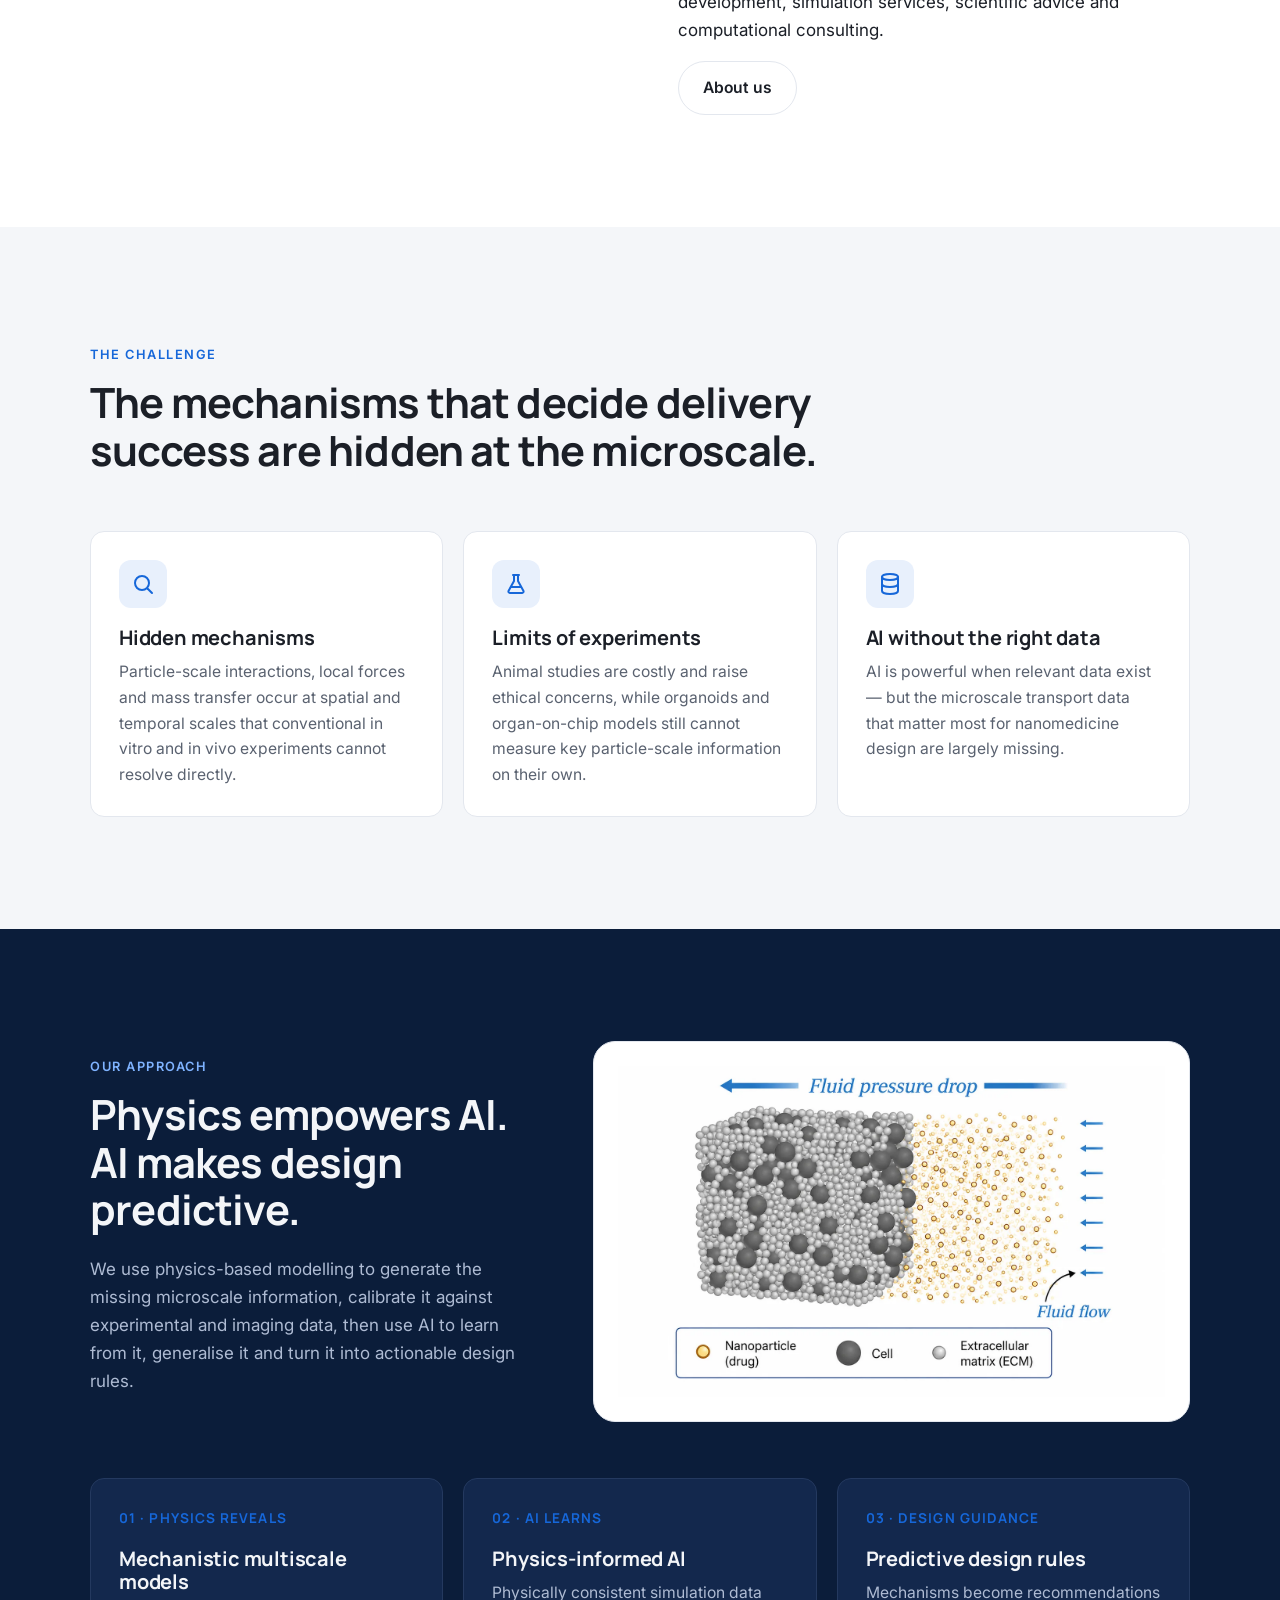
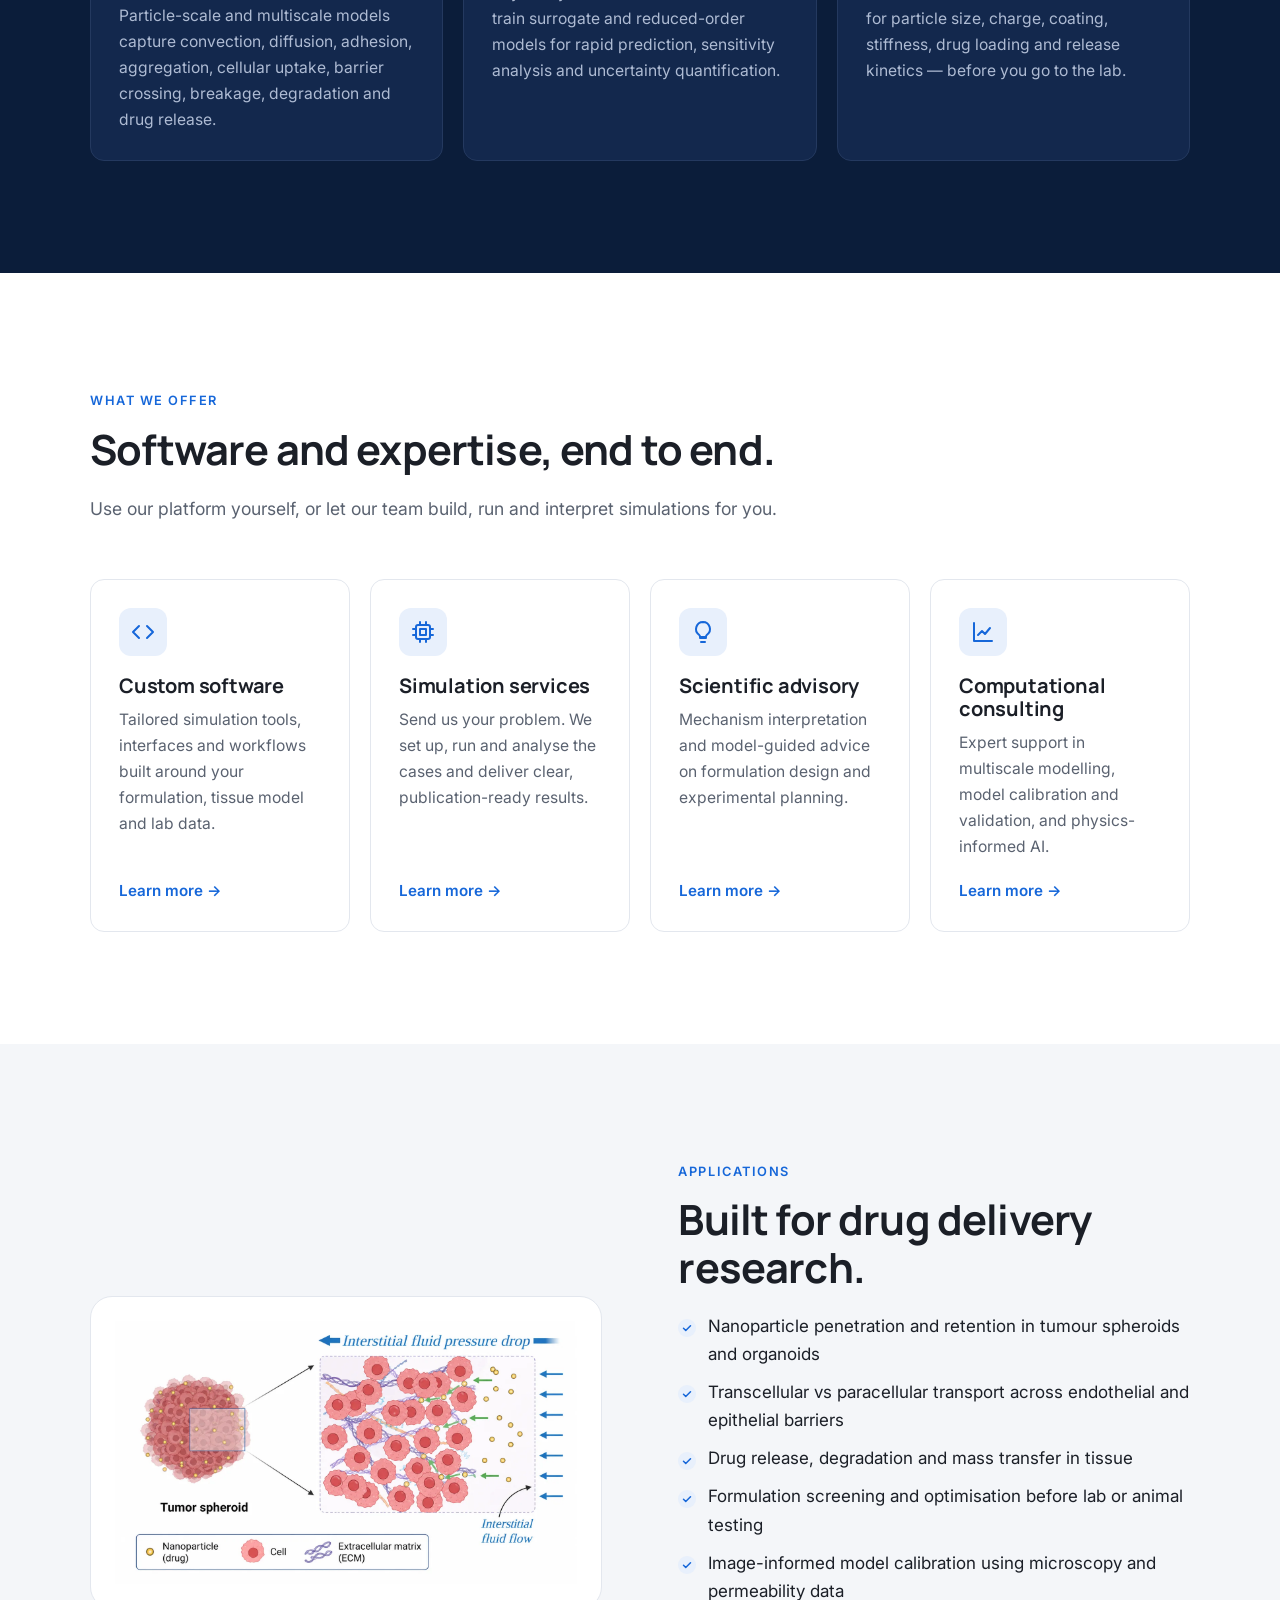
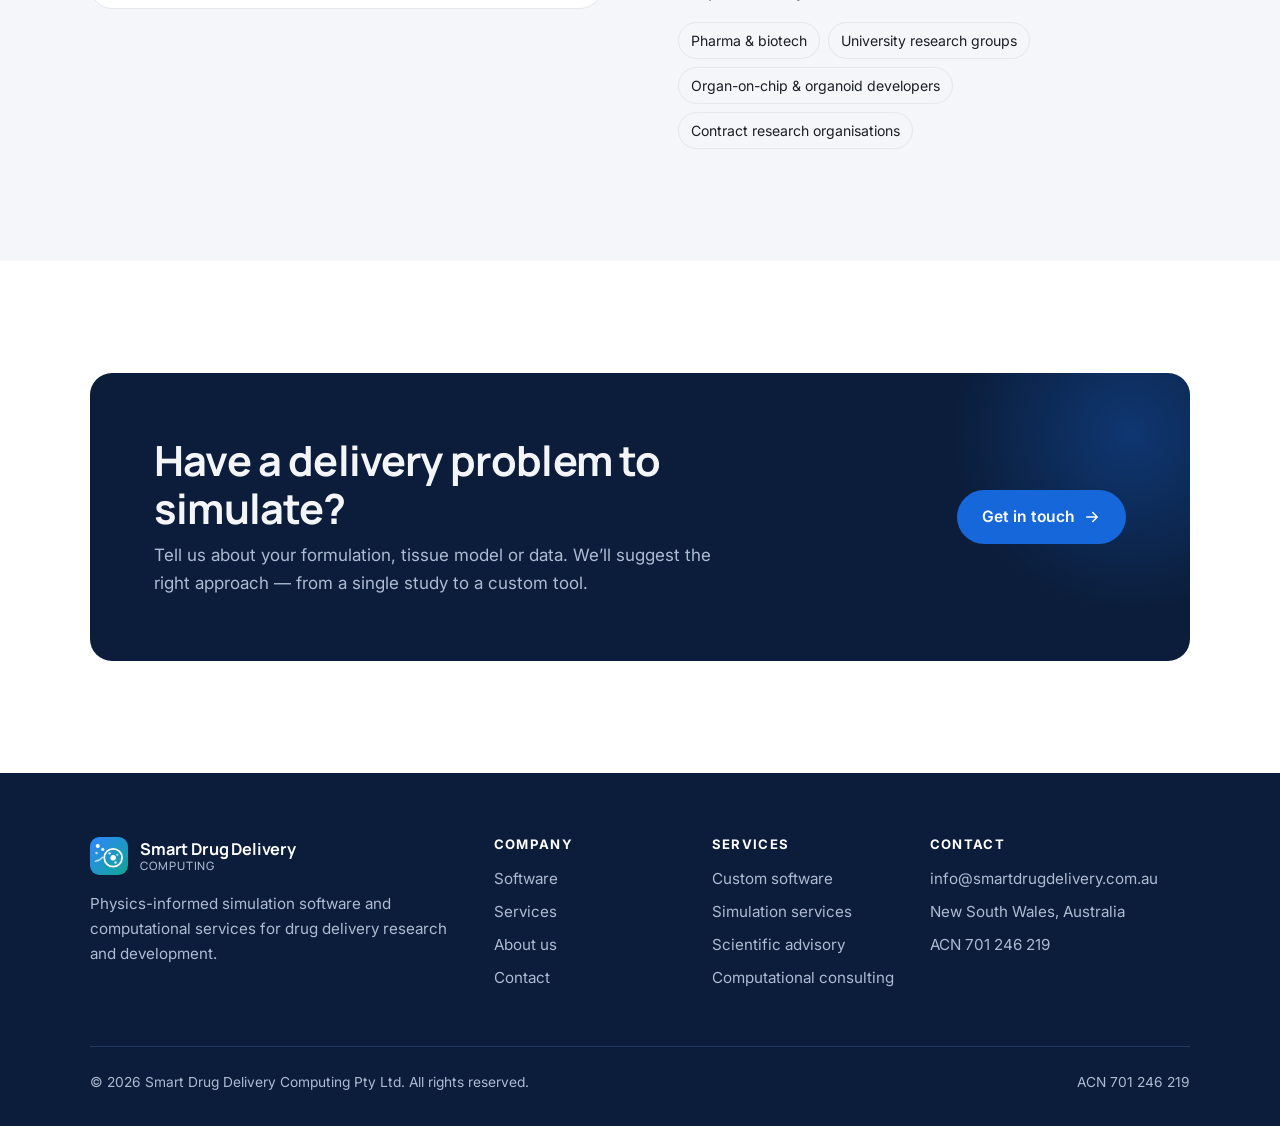
==== commit 60d50627: "Switch to deep navy colour scheme and use SmartDelivery Studio cover as homepage hero Co-Authored-By" ====
--- a/index.html
+++ b/index.html
@@ -5,7 +5,7 @@
 <meta name="viewport" content="width=device-width, initial-scale=1">
 <title>Smart Drug Delivery Computing — Drug delivery simulation software</title>
 <meta name="description" content="Physics-informed AI software and computational services that predict how nanoparticles and drugs move through tissues and across biological barriers.">
-<meta name="theme-color" content="#0a0c10">
+<meta name="theme-color" content="#0b1d3a">
 <link rel="icon" href="assets/img/logo.svg" type="image/svg+xml">
 <meta property="og:type" content="website">
 <meta property="og:site_name" content="Smart Drug Delivery Computing">
@@ -52,7 +52,7 @@
       <a class="btn btn-ghost" href="contact.html">Talk to us</a>
     </div>
     <div class="hero-media">
-      <img src="assets/img/platform-gui.webp" width="1536" height="1024" alt="The SmartDelivery Studio interface: input parameters for nanoparticle, body fluid and tissue; 3D spheroid trajectories, penetration and uptake profiles; and AI-guided design recommendations.">
+      <img src="assets/img/cover.webp" width="1679" height="937" alt="SmartDelivery Studio: AI-powered nanoparticle delivery simulation in breast cancer spheroids, showing input parameters, a 3D tumour spheroid view, penetration and spatial distribution profiles, and AI-recommended designs.">
     </div>
   </div>
 </section>
--- a/assets/css/style.css
+++ b/assets/css/style.css
@@ -3,13 +3,13 @@
    ============================================================ */
 
 :root {
-  --ink: #0a0c10;          /* hero / header / footer background */
-  --ink-2: #14171e;        /* raised surfaces on dark */
-  --line-dark: #262a33;
+  --ink: #0b1d3a;          /* deep navy: hero / header / footer background */
+  --ink-2: #13284d;        /* raised surfaces on dark */
+  --line-dark: #24395f;
   --text: #1b1f27;
   --text-muted: #5a6270;
   --text-on-dark: #f3f5f8;
-  --text-on-dark-muted: #a3abb9;
+  --text-on-dark-muted: #aebbd3;
   --bg: #ffffff;
   --bg-soft: #f4f6f9;
   --line: #e3e7ee;
@@ -69,7 +69,7 @@
 /* ---------- Header ---------- */
 .site-header {
   position: sticky; top: 0; z-index: 50;
-  background: rgba(10, 12, 16, 0.92);
+  background: rgba(11, 29, 58, 0.94);
   backdrop-filter: saturate(160%) blur(10px);
   -webkit-backdrop-filter: saturate(160%) blur(10px);
   border-bottom: 1px solid var(--line-dark);
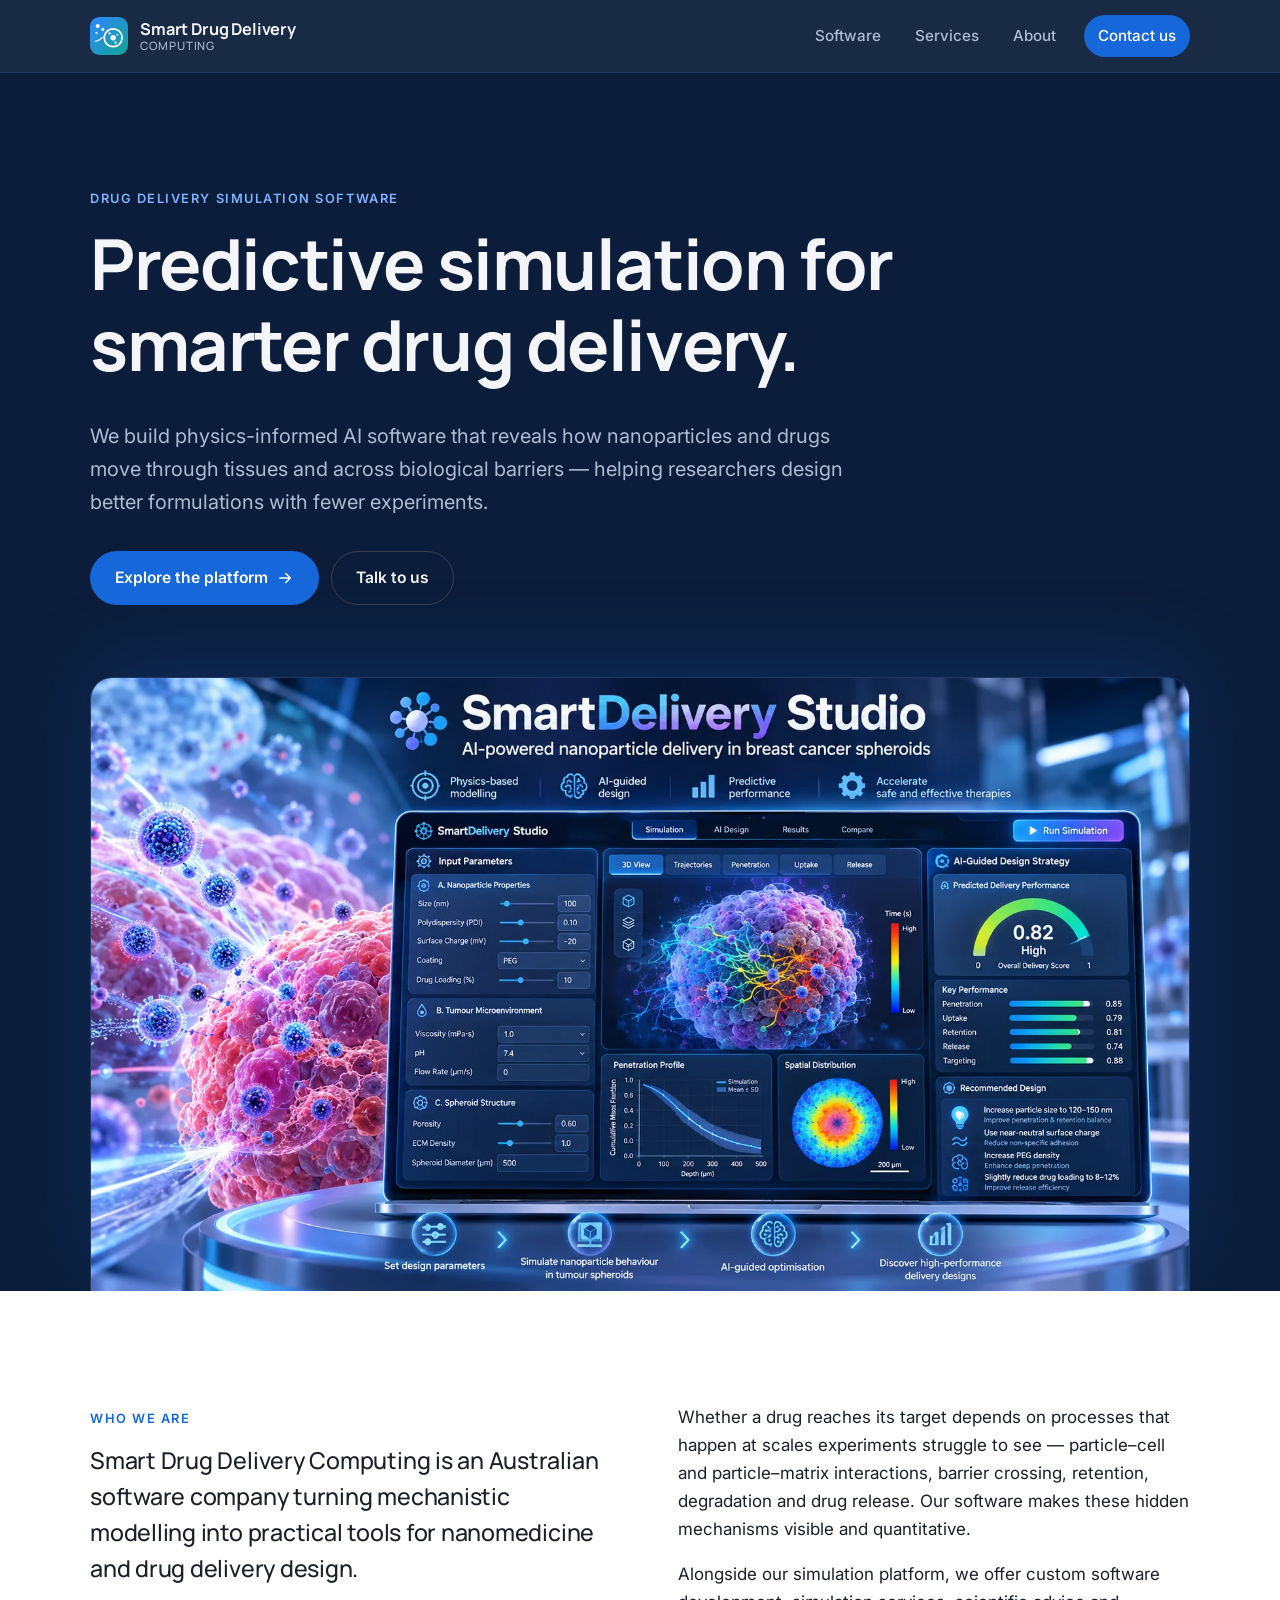
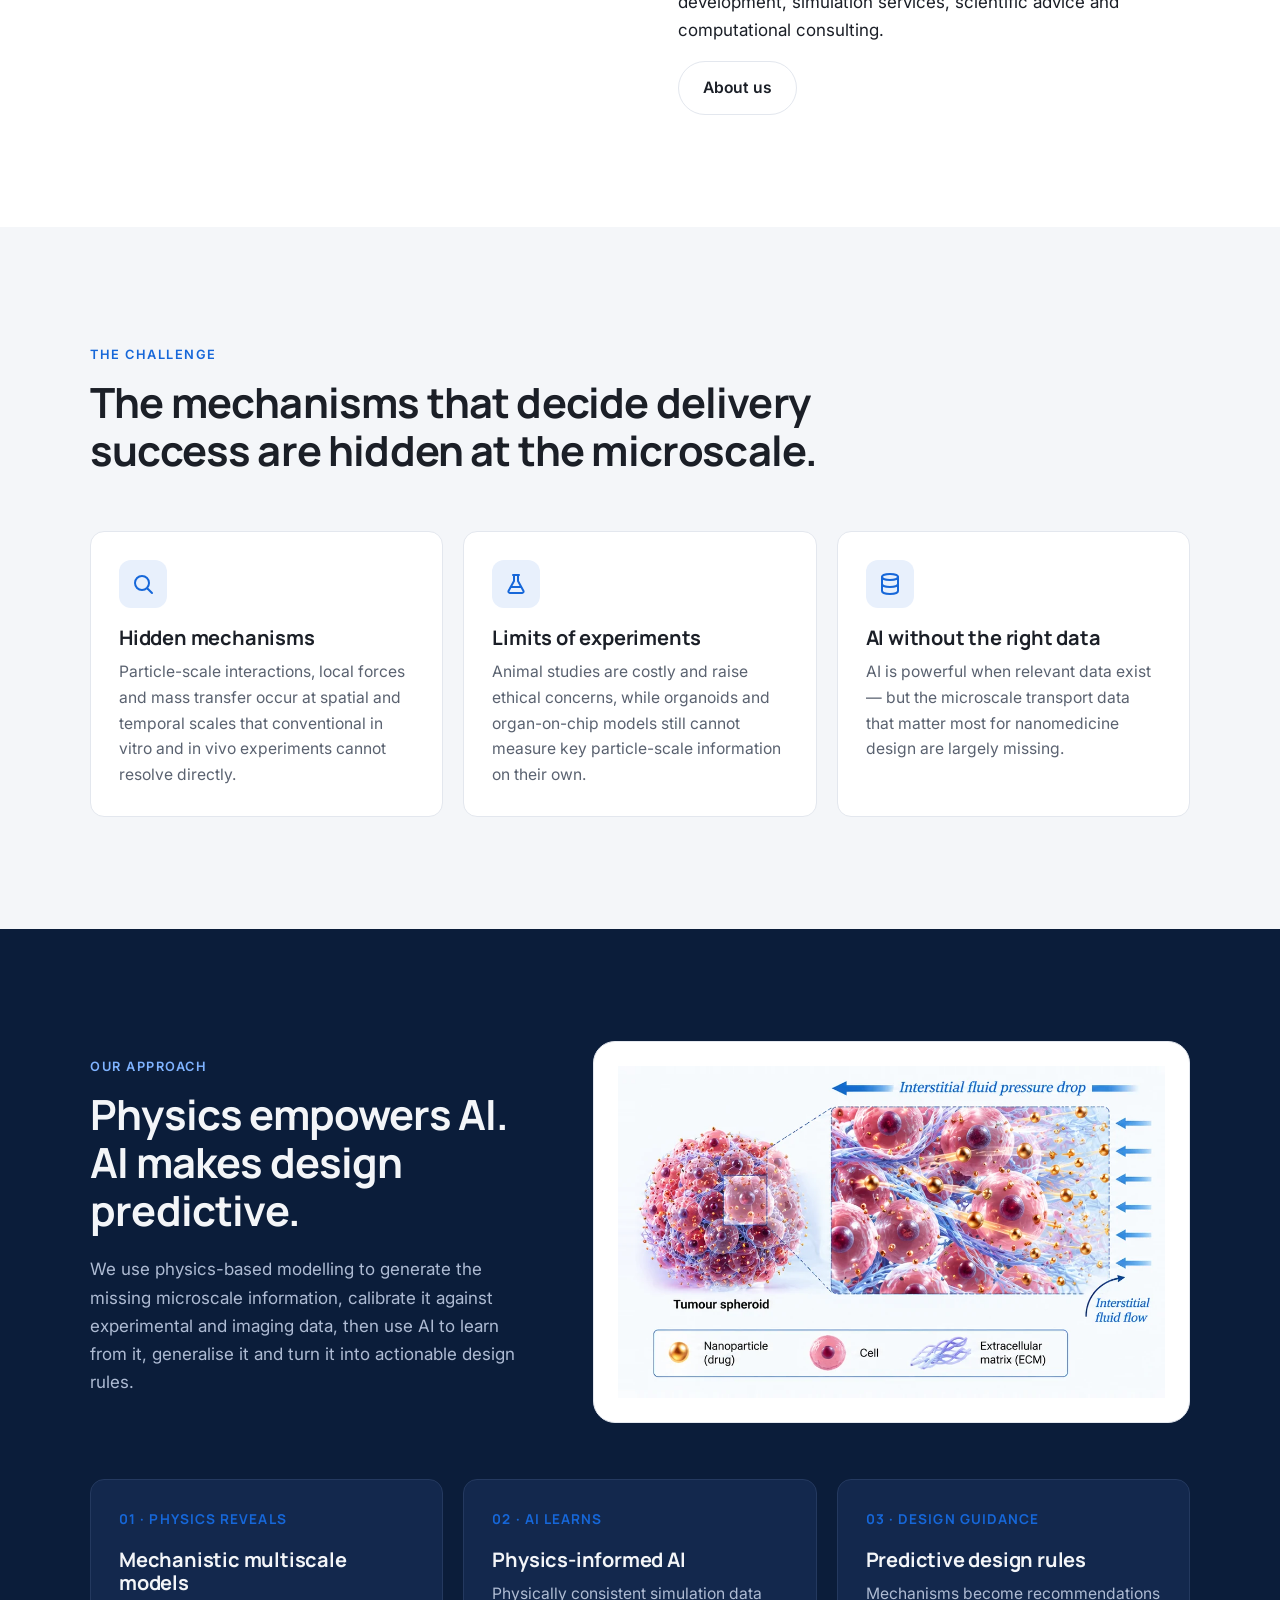
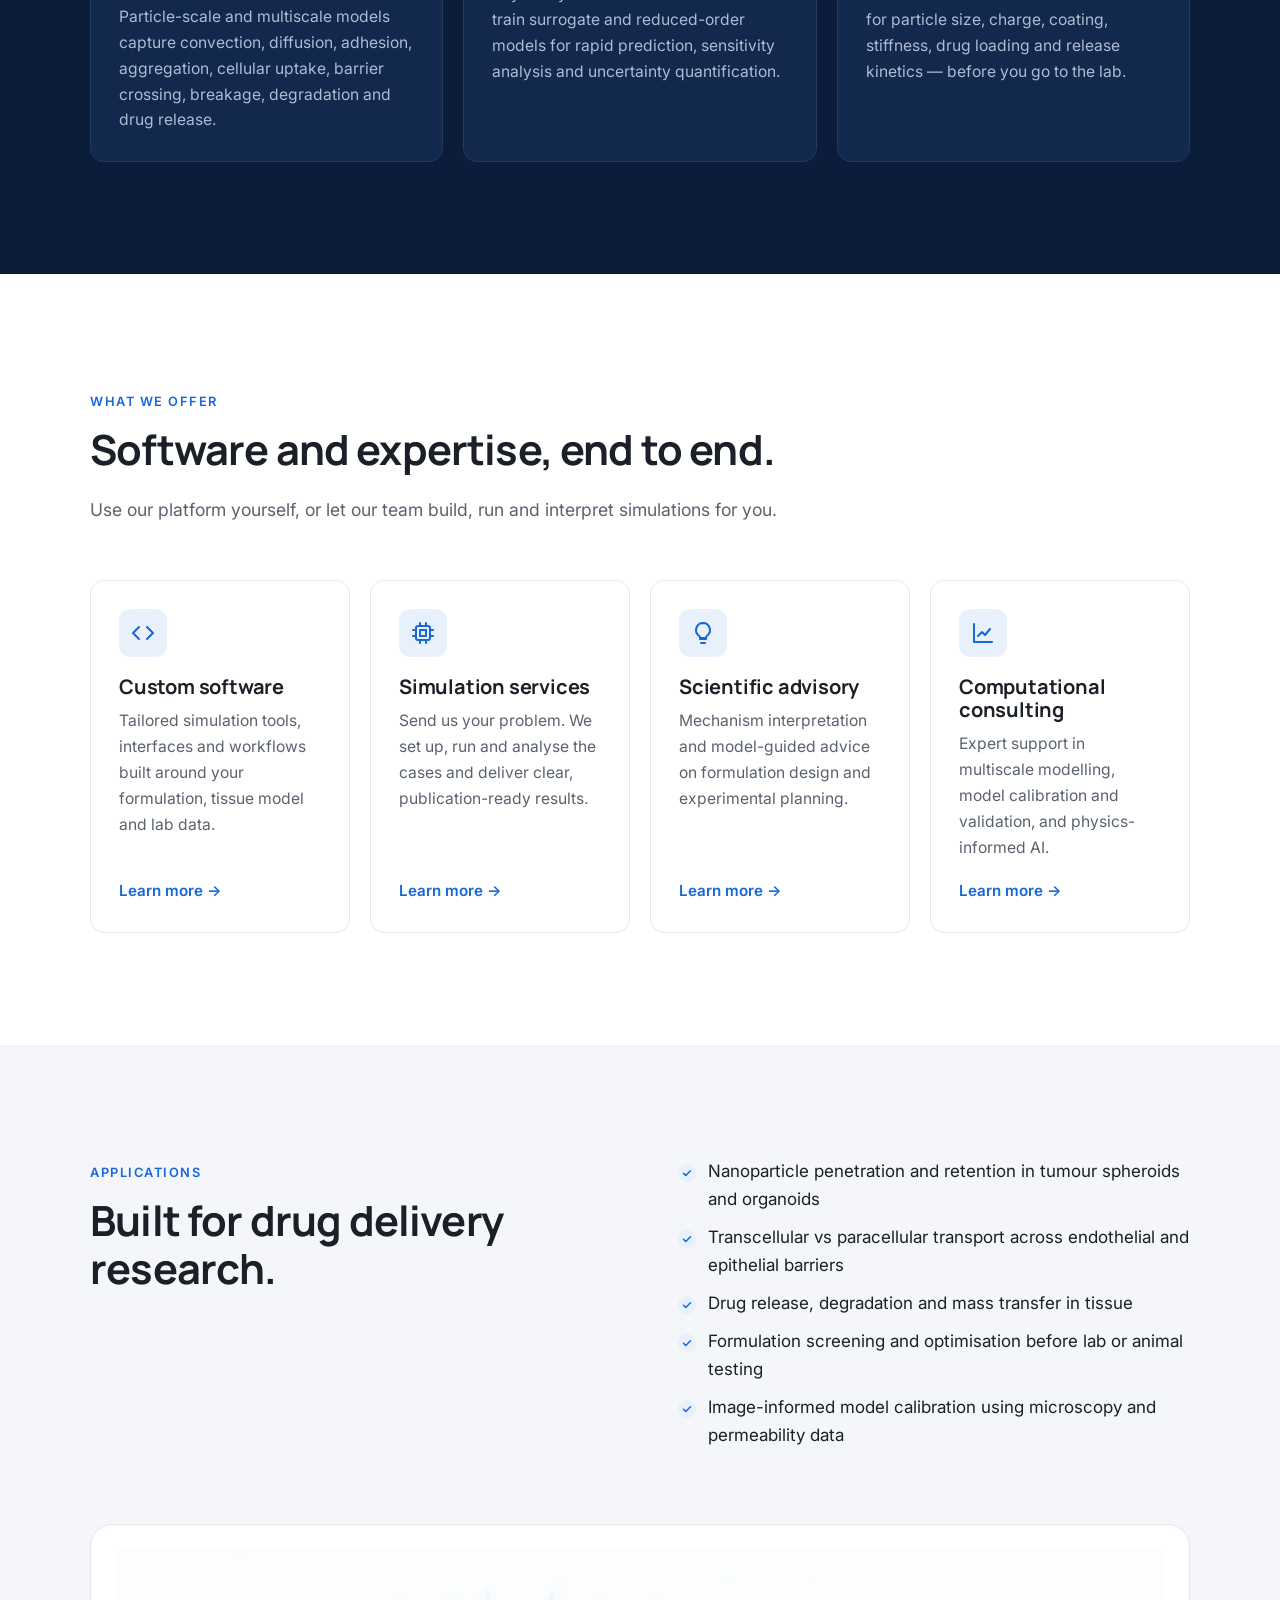
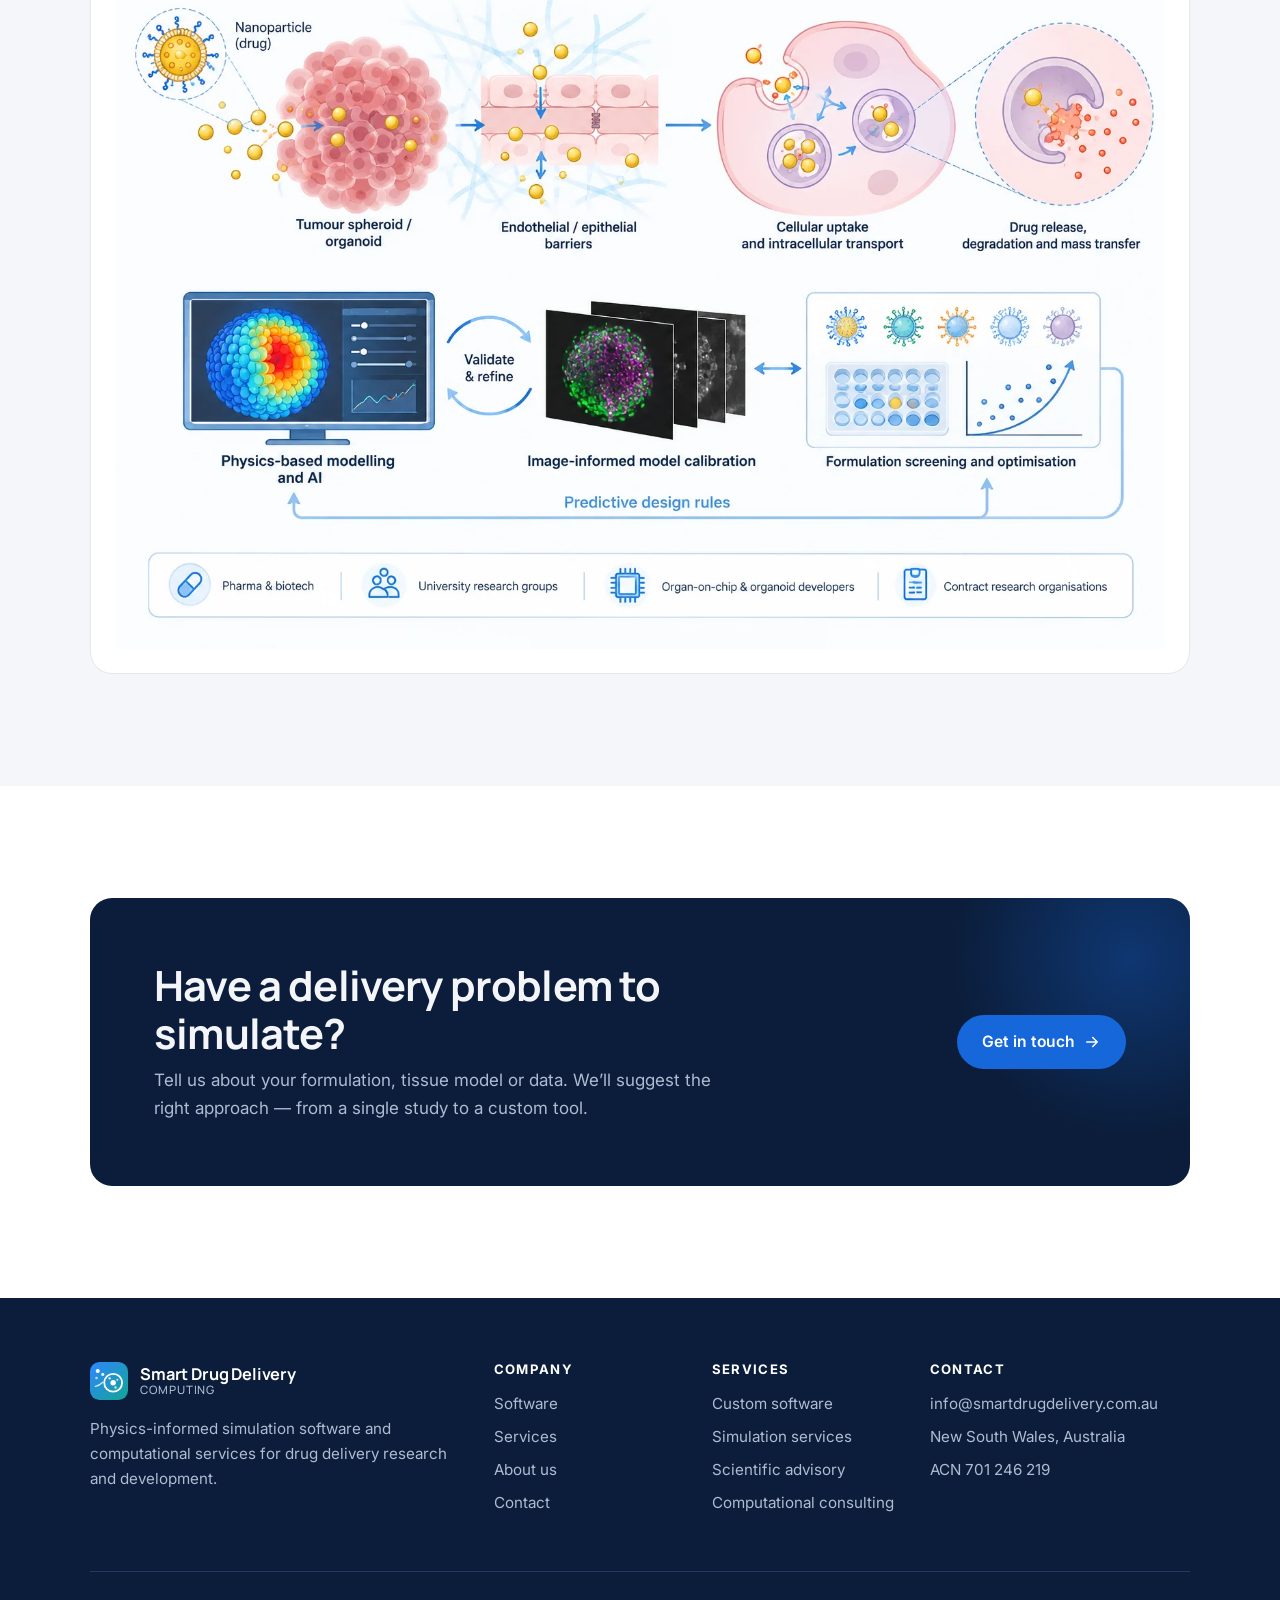
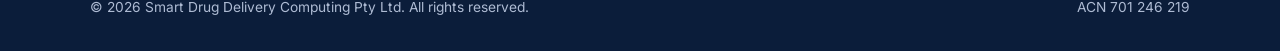
==== commit fe5c0c86: "Homepage: new Our approach and Applications illustrations Co-Authored-By: Claude Opus 5.5 <noreply@a" ====
--- a/index.html
+++ b/index.html
@@ -106,7 +106,7 @@
         <p>We use physics-based modelling to generate the missing microscale information, calibrate it against experimental and imaging data, then use AI to learn from it, generalise it and turn it into actionable design rules.</p>
       </div>
       <figure class="media-frame pad reveal">
-        <img src="assets/img/tissue-transport.webp" width="1400" height="846" alt="Simulated nanoparticles moving through a packed bed of cells and extracellular matrix, driven by an interstitial fluid pressure drop.">
+        <img src="assets/img/approach.webp" width="1015" height="615" alt="A tumour spheroid with a magnified region showing nanoparticles moving between cells and extracellular matrix, driven by an interstitial fluid pressure drop.">
       </figure>
     </div>
     <div class="flow" style="margin-top:clamp(36px,5vw,56px)">
@@ -166,23 +166,22 @@
 </section>
 
 <section class="section section-soft">
-  <div class="container split reverse">
-    <div class="reveal">
-      <span class="eyebrow">Applications</span>
-      <h2>Built for drug delivery research.</h2>
-      <ul class="checklist">
+  <div class="container">
+    <div class="split align-start">
+      <div class="reveal">
+        <span class="eyebrow">Applications</span>
+        <h2>Built for drug delivery research.</h2>
+      </div>
+      <ul class="checklist reveal">
         <li>Nanoparticle penetration and retention in tumour spheroids and organoids</li>
         <li>Transcellular vs paracellular transport across endothelial and epithelial barriers</li>
         <li>Drug release, degradation and mass transfer in tissue</li>
         <li>Formulation screening and optimisation before lab or animal testing</li>
         <li>Image-informed model calibration using microscopy and permeability data</li>
       </ul>
-      <ul class="tags" aria-label="Who we work with">
-        <li>Pharma &amp; biotech</li><li>University research groups</li><li>Organ-on-chip &amp; organoid developers</li><li>Contract research organisations</li>
-      </ul>
-    </div>
-    <figure class="media-frame pad reveal">
-      <img src="assets/img/tumour-spheroid.webp" width="1400" height="800" alt="A tumour spheroid with a magnified region showing nanoparticles, cells and extracellular matrix under interstitial fluid flow.">
+    </div>
+    <figure class="media-frame pad reveal" style="margin-top:clamp(28px,4vw,48px)">
+      <img src="assets/img/applications.webp" width="1536" height="1024" alt="Applications: nanoparticle transport into tumour spheroids and organoids, across endothelial and epithelial barriers, cellular uptake and intracellular transport, and drug release; physics-based modelling and AI validated by image-informed calibration and used for formulation screening, producing predictive design rules. For pharma and biotech, university research groups, organ-on-chip and organoid developers, and contract research organisations.">
     </figure>
   </div>
 </section>
